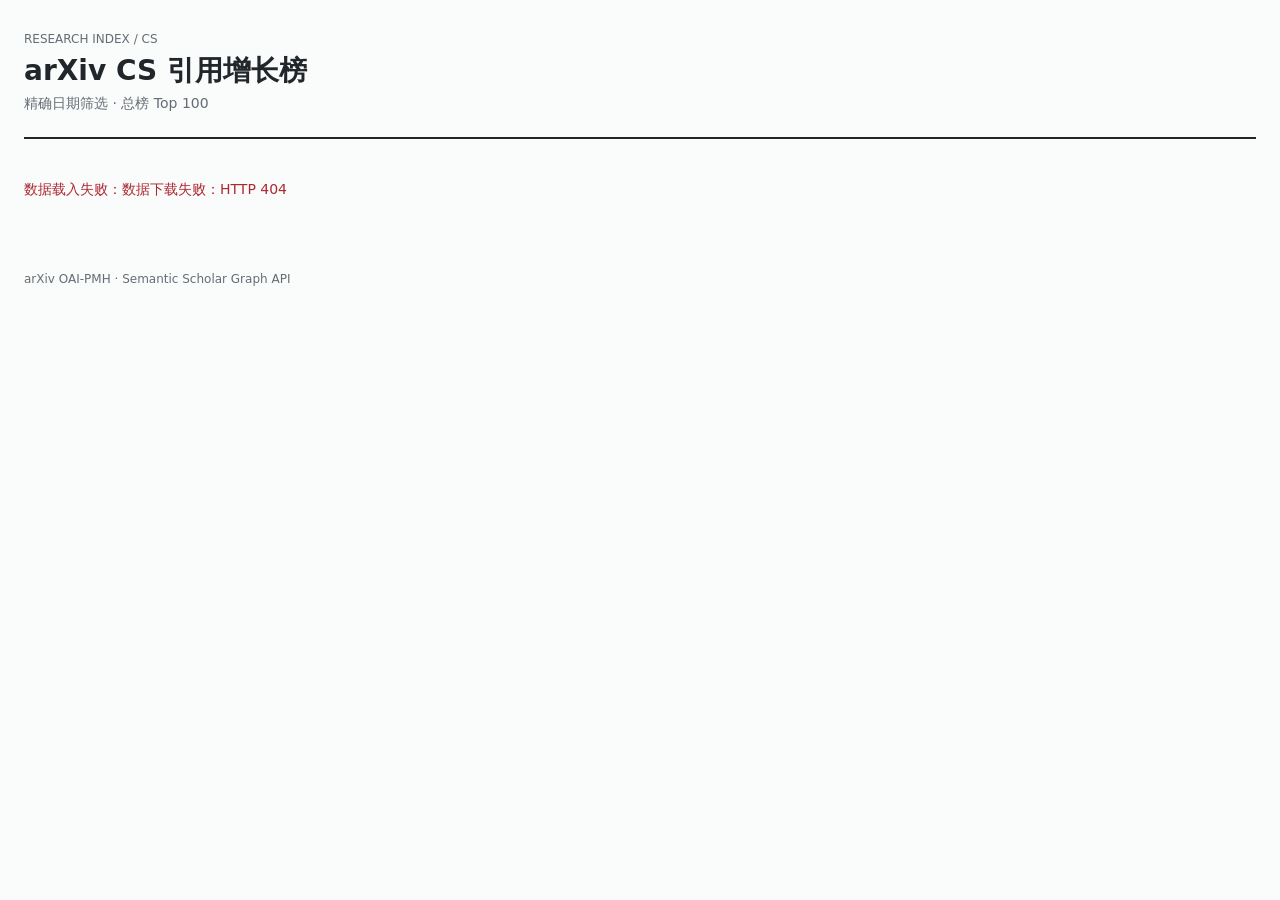
==== index.html @ 0dd22536 "Publish ranking app at Pages root" ====
<!doctype html>
<html lang="zh-CN">
<head>
<meta charset="utf-8"><meta name="viewport" content="width=device-width,initial-scale=1">
<title>arXiv CS 引用增长榜（精确日期）</title>
<style>
:root{color-scheme:light;--ink:#20262a;--muted:#656d74;--line:#dce2e4;--green:#087e75;--blue:#376da9}*{box-sizing:border-box;letter-spacing:0}body{margin:0;background:#fafbfb;color:var(--ink);font:14px/1.55 system-ui,-apple-system,"Segoe UI",sans-serif}main{max-width:1280px;margin:auto;padding:30px 24px 55px}header{border-bottom:2px solid var(--ink);padding-bottom:22px;display:flex;justify-content:space-between;align-items:flex-end;gap:24px}h1{font-size:28px;line-height:1.3;margin:4px 0}h2{font-size:19px;margin:0}p{margin:8px 0}.eyebrow,.muted,small{color:var(--muted)}.eyebrow{font-size:12px;text-transform:uppercase}.status{font-size:12px;text-align:right}#loading{padding:40px 0}#app[hidden]{display:none}.filters{display:grid;grid-template-columns:repeat(3,minmax(0,1fr));gap:20px;padding:24px 0;border-bottom:1px solid var(--line)}fieldset{border:0;padding:0;margin:0;min-width:0}legend{font-weight:650;margin-bottom:9px}.inputs{display:flex;gap:8px;align-items:center;flex-wrap:wrap}label{font-size:12px;color:var(--muted);display:flex;flex-direction:column;gap:4px;min-width:0;flex:1}input,button{font:inherit;color:var(--ink);background:white;border:1px solid #bfc9cd;border-radius:4px;padding:8px;min-height:38px;max-width:100%;width:100%}button{cursor:pointer;font-weight:600;width:auto}button:hover{background:#edf5f4;border-color:var(--green)}.metrics{display:grid;grid-template-columns:repeat(4,minmax(0,1fr));gap:20px;padding:20px 0;border-bottom:1px solid var(--line)}.metric strong{display:block;font-size:24px;font-variant-numeric:tabular-nums}.metric span{font-size:12px;color:var(--muted)}.toolbar{display:flex;justify-content:space-between;align-items:center;gap:15px;margin:20px 0}.error{color:#ad2932}.notice{color:#845b17;font-size:12px}.bucket{margin:28px 0 36px}.bucket-head{display:flex;align-items:baseline;justify-content:space-between;gap:15px;margin-bottom:10px}.table-wrap{overflow:auto}table{border-collapse:collapse;width:100%;table-layout:fixed}th,td{border-bottom:1px solid var(--line);padding:12px 8px;text-align:left;vertical-align:top}th{font-size:12px;color:var(--muted);background:#eef2f2}th:first-child,td:first-child{width:48px}.number{width:120px;text-align:right;font-variant-numeric:tabular-nums}.trend{width:180px}td a{font-weight:600;color:var(--ink);text-decoration:none;overflow-wrap:anywhere}td a:hover{color:var(--green);text-decoration:underline}.paper-meta{font-size:11px;color:var(--muted);margin-top:4px}.score{color:var(--green);font-weight:700}.spark{height:32px;display:flex;align-items:flex-end;gap:2px}.spark span{background:var(--blue);flex:1;min-width:1px;height:var(--height);max-width:22px}.spark span:last-child{background:var(--green)}.series-button{display:block;background:transparent;border:0;padding:3px 0;min-height:0;font-size:11px;font-weight:400;color:var(--muted);text-align:left;width:100%;border-radius:0}.series-button:hover{background:transparent;color:var(--green)}.empty{padding:35px 0;color:var(--muted)}details{border-top:1px solid var(--line);padding:16px 0}summary{cursor:pointer;font-weight:600}.coverage table{min-width:560px;table-layout:auto}.coverage th:first-child,.coverage td:first-child{width:auto}.coverage th,.coverage td{padding:7px}.method{max-width:950px;color:var(--muted);font-size:13px}.method code{background:#eaf0ef;padding:3px 6px;border-radius:3px}dialog{border:1px solid var(--line);border-radius:6px;width:min(900px,calc(100% - 28px));padding:22px;max-height:90vh}dialog::backdrop{background:#0006}.dialog-head{display:flex;align-items:flex-start;gap:15px;justify-content:space-between}.dialog-head h2{font-size:17px}canvas{display:block;width:100%;height:240px;margin:15px 0}.month-table{max-height:240px;overflow:auto}.month-table table{table-layout:auto}.month-table td:first-child,.month-table th:first-child{width:auto}footer{margin-top:30px;font-size:12px;color:var(--muted)}@media(max-width:760px){main{padding:20px 14px}header{align-items:flex-start;flex-direction:column;gap:6px}.status{text-align:left}h1{font-size:24px}.filters{grid-template-columns:1fr;gap:16px}.metrics{grid-template-columns:repeat(2,minmax(0,1fr))}.metric strong{font-size:21px}.toolbar{align-items:flex-start}.bucket-head{align-items:flex-start;flex-direction:column;gap:3px}table{min-width:740px}dialog table{min-width:480px}}
</style></head>
<body><main><header><div><div class="eyebrow">Research index / CS</div><h1>arXiv CS 引用增长榜</h1><div class="muted">精确日期筛选 · 总榜 Top 100</div></div><div class="status" id="snapshot"></div></header>
<div id="loading" role="status">正在载入论文数据…</div><div id="app" hidden><section class="filters">
<fieldset><legend>论文发表时间窗（v1）</legend><div class="inputs"><label>起始日期<input type="date" id="paper-start"></label><label>结束日期<input type="date" id="paper-end"></label></div></fieldset>
<fieldset><legend>被引用时间窗（引用方 v1）</legend><div class="inputs"><label>起始日期<input type="date" id="citation-start"></label><label>结束日期<input type="date" id="citation-end"></label></div><p class="notice" id="partial"></p></fieldset>
<fieldset><legend>排名口径</legend><p>在所选发表时间窗内，将全部论文一起排名，显示前 100 篇。</p><p class="muted">每日新增引用 ÷ 当日 CS 投稿量 × 1,000，再对所选日期求和。</p></fieldset></section>
<div id="error" class="error" role="alert"></div><section class="metrics"><div class="metric"><strong id="eligible">—</strong><span>发表窗口内 CS 论文</span></div><div class="metric"><strong id="sources">—</strong><span>引用窗口内 CS 投稿</span></div><div class="metric"><strong id="matched">—</strong><span>有效 S2 响应</span></div><div class="metric"><strong id="citations">—</strong><span>窗口内新增引用边</span></div></section>
<div class="toolbar"><div><strong id="result-label"></strong><div class="muted" id="result-subtitle"></div></div><button id="download" type="button">导出榜单 JSON</button></div><div id="rankings"></div>
<details class="coverage"><summary>月份数据覆盖</summary><div class="table-wrap"><table><thead><tr><th>月份</th><th>CS 投稿</th><th>有效响应</th><th>S2 未找到</th><th>ID 不一致</th><th>空参考文献</th></tr></thead><tbody id="coverage"></tbody></table></div></details>
<details><summary>统计口径与数据限制</summary><div class="method"><p>只统计 arXiv CS → arXiv CS 的引用，ID 去除版本号。source 与 target 均按 arXiv OAI-PMH 的 v1 提交日期筛选。目标限定在本文件收集的五年范围内。</p><p>引用日期使用引用方的 v1 提交日期；每个 source→target 只计一次。归一化分数 = <code>Σ(日新增引用 / 当日全部 CS 投稿 × 1000)</code>。</p><p>S2 未找到、空参考文献、ID 不一致和 919 个反复 429 的 source 会造成低估；日期范围的最后一天可能属于未完整采集日。</p></div></details></div><footer>arXiv OAI-PMH · Semantic Scholar Graph API</footer></main>
<dialog id="detail"><div class="dialog-head"><div><h2 id="detail-title"></h2><div class="muted" id="detail-id"></div></div><button type="button" id="close-detail" aria-label="关闭">关闭</button></div><canvas id="chart"></canvas><div class="month-table"><table><thead><tr><th>日期</th><th>新增引用</th><th>CS 投稿量</th><th>归一化引用</th></tr></thead><tbody id="detail-days"></tbody></table></div></dialog>
<script src="./app.js"></script></body></html>
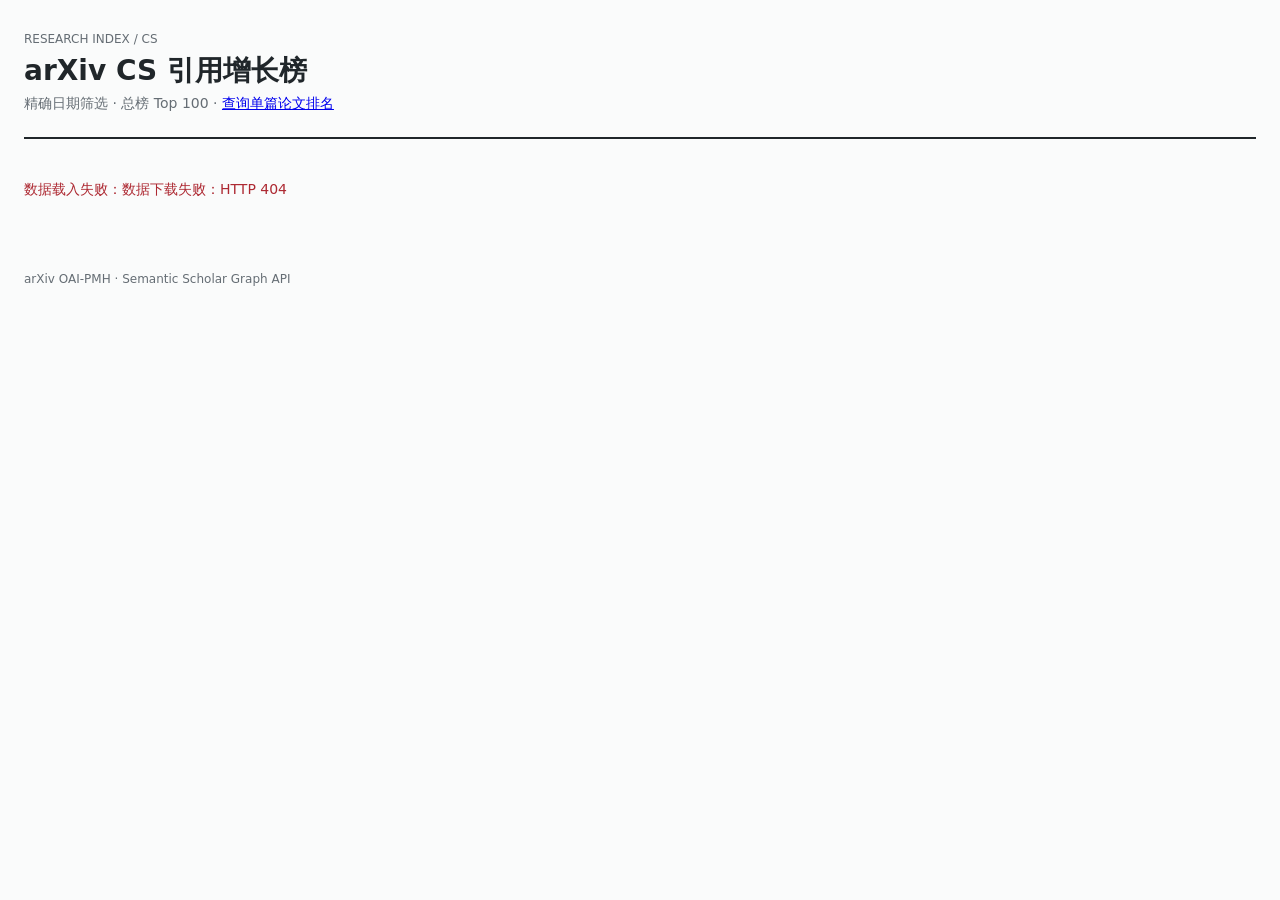
==== commit 102ef0dd: "Add entry link for paper ranking query" ====
--- a/index.html
+++ b/index.html
@@ -4,16 +4,16 @@
 <meta charset="utf-8"><meta name="viewport" content="width=device-width,initial-scale=1">
 <title>arXiv CS 引用增长榜（精确日期）</title>
 <style>
-:root{color-scheme:light;--ink:#20262a;--muted:#656d74;--line:#dce2e4;--green:#087e75;--blue:#376da9}*{box-sizing:border-box;letter-spacing:0}body{margin:0;background:#fafbfb;color:var(--ink);font:14px/1.55 system-ui,-apple-system,"Segoe UI",sans-serif}main{max-width:1280px;margin:auto;padding:30px 24px 55px}header{border-bottom:2px solid var(--ink);padding-bottom:22px;display:flex;justify-content:space-between;align-items:flex-end;gap:24px}h1{font-size:28px;line-height:1.3;margin:4px 0}h2{font-size:19px;margin:0}p{margin:8px 0}.eyebrow,.muted,small{color:var(--muted)}.eyebrow{font-size:12px;text-transform:uppercase}.status{font-size:12px;text-align:right}#loading{padding:40px 0}#app[hidden]{display:none}.filters{display:grid;grid-template-columns:repeat(3,minmax(0,1fr));gap:20px;padding:24px 0;border-bottom:1px solid var(--line)}fieldset{border:0;padding:0;margin:0;min-width:0}legend{font-weight:650;margin-bottom:9px}.inputs{display:flex;gap:8px;align-items:center;flex-wrap:wrap}label{font-size:12px;color:var(--muted);display:flex;flex-direction:column;gap:4px;min-width:0;flex:1}input,button{font:inherit;color:var(--ink);background:white;border:1px solid #bfc9cd;border-radius:4px;padding:8px;min-height:38px;max-width:100%;width:100%}button{cursor:pointer;font-weight:600;width:auto}button:hover{background:#edf5f4;border-color:var(--green)}.metrics{display:grid;grid-template-columns:repeat(4,minmax(0,1fr));gap:20px;padding:20px 0;border-bottom:1px solid var(--line)}.metric strong{display:block;font-size:24px;font-variant-numeric:tabular-nums}.metric span{font-size:12px;color:var(--muted)}.toolbar{display:flex;justify-content:space-between;align-items:center;gap:15px;margin:20px 0}.error{color:#ad2932}.notice{color:#845b17;font-size:12px}.bucket{margin:28px 0 36px}.bucket-head{display:flex;align-items:baseline;justify-content:space-between;gap:15px;margin-bottom:10px}.table-wrap{overflow:auto}table{border-collapse:collapse;width:100%;table-layout:fixed}th,td{border-bottom:1px solid var(--line);padding:12px 8px;text-align:left;vertical-align:top}th{font-size:12px;color:var(--muted);background:#eef2f2}th:first-child,td:first-child{width:48px}.number{width:120px;text-align:right;font-variant-numeric:tabular-nums}.trend{width:180px}td a{font-weight:600;color:var(--ink);text-decoration:none;overflow-wrap:anywhere}td a:hover{color:var(--green);text-decoration:underline}.paper-meta{font-size:11px;color:var(--muted);margin-top:4px}.score{color:var(--green);font-weight:700}.spark{height:32px;display:flex;align-items:flex-end;gap:2px}.spark span{background:var(--blue);flex:1;min-width:1px;height:var(--height);max-width:22px}.spark span:last-child{background:var(--green)}.series-button{display:block;background:transparent;border:0;padding:3px 0;min-height:0;font-size:11px;font-weight:400;color:var(--muted);text-align:left;width:100%;border-radius:0}.series-button:hover{background:transparent;color:var(--green)}.empty{padding:35px 0;color:var(--muted)}details{border-top:1px solid var(--line);padding:16px 0}summary{cursor:pointer;font-weight:600}.coverage table{min-width:560px;table-layout:auto}.coverage th:first-child,.coverage td:first-child{width:auto}.coverage th,.coverage td{padding:7px}.method{max-width:950px;color:var(--muted);font-size:13px}.method code{background:#eaf0ef;padding:3px 6px;border-radius:3px}dialog{border:1px solid var(--line);border-radius:6px;width:min(900px,calc(100% - 28px));padding:22px;max-height:90vh}dialog::backdrop{background:#0006}.dialog-head{display:flex;align-items:flex-start;gap:15px;justify-content:space-between}.dialog-head h2{font-size:17px}canvas{display:block;width:100%;height:240px;margin:15px 0}.month-table{max-height:240px;overflow:auto}.month-table table{table-layout:auto}.month-table td:first-child,.month-table th:first-child{width:auto}footer{margin-top:30px;font-size:12px;color:var(--muted)}@media(max-width:760px){main{padding:20px 14px}header{align-items:flex-start;flex-direction:column;gap:6px}.status{text-align:left}h1{font-size:24px}.filters{grid-template-columns:1fr;gap:16px}.metrics{grid-template-columns:repeat(2,minmax(0,1fr))}.metric strong{font-size:21px}.toolbar{align-items:flex-start}.bucket-head{align-items:flex-start;flex-direction:column;gap:3px}table{min-width:740px}dialog table{min-width:480px}}
+:root{color-scheme:light;--ink:#20262a;--muted:#656d74;--line:#dce2e4;--green:#087e75;--blue:#376da9}*{box-sizing:border-box;letter-spacing:0}body{margin:0;background:#fafbfb;color:var(--ink);font:14px/1.55 system-ui,-apple-system,"Segoe UI",sans-serif}main{max-width:1280px;margin:auto;padding:30px 24px 55px}header{border-bottom:2px solid var(--ink);padding-bottom:22px;display:flex;justify-content:space-between;align-items:flex-end;gap:24px}h1{font-size:28px;line-height:1.3;margin:4px 0}h2{font-size:19px;margin:0}p{margin:8px 0}.eyebrow,.muted,small{color:var(--muted)}.eyebrow{font-size:12px;text-transform:uppercase}.status{font-size:12px;text-align:right}#loading{padding:40px 0}#app[hidden]{display:none}.filters{display:grid;grid-template-columns:repeat(3,minmax(0,1fr));gap:20px;padding:24px 0;border-bottom:1px solid var(--line)}fieldset{border:0;padding:0;margin:0;min-width:0}legend{font-weight:650;margin-bottom:9px}.quick{display:flex;gap:5px;flex-wrap:wrap;margin-top:7px}.quick button{font-size:11px;padding:4px 7px;min-height:30px}.quick button.active{background:#087e75;color:white;border-color:#087e75}.search-label{display:block;max-width:520px;margin-bottom:8px}.inputs{display:flex;gap:8px;align-items:center;flex-wrap:wrap}label{font-size:12px;color:var(--muted);display:flex;flex-direction:column;gap:4px;min-width:0;flex:1}input,button{font:inherit;color:var(--ink);background:white;border:1px solid #bfc9cd;border-radius:4px;padding:8px;min-height:38px;max-width:100%;width:100%}button{cursor:pointer;font-weight:600;width:auto}button:hover{background:#edf5f4;border-color:var(--green)}.metrics{display:grid;grid-template-columns:repeat(4,minmax(0,1fr));gap:20px;padding:20px 0;border-bottom:1px solid var(--line)}.metric strong{display:block;font-size:24px;font-variant-numeric:tabular-nums}.metric span{font-size:12px;color:var(--muted)}.toolbar{display:flex;justify-content:space-between;align-items:center;gap:15px;margin:20px 0}.error{color:#ad2932}.notice{color:#845b17;font-size:12px}.bucket{margin:28px 0 36px}.bucket-head{display:flex;align-items:baseline;justify-content:space-between;gap:15px;margin-bottom:10px}.table-wrap{overflow:auto}table{border-collapse:collapse;width:100%;table-layout:fixed}th,td{border-bottom:1px solid var(--line);padding:12px 8px;text-align:left;vertical-align:top}th{font-size:12px;color:var(--muted);background:#eef2f2}th:first-child,td:first-child{width:48px}.number{width:120px;text-align:right;font-variant-numeric:tabular-nums}.trend{width:180px}td a{font-weight:600;color:var(--ink);text-decoration:none;overflow-wrap:anywhere}td a:hover{color:var(--green);text-decoration:underline}.paper-meta{font-size:11px;color:var(--muted);margin-top:4px}.score{color:var(--green);font-weight:700}.spark{height:32px;display:flex;align-items:flex-end;gap:2px}.spark span{background:var(--blue);flex:1;min-width:1px;height:var(--height);max-width:22px}.spark span:last-child{background:var(--green)}.series-button{display:block;background:transparent;border:0;padding:3px 0;min-height:0;font-size:11px;font-weight:400;color:var(--muted);text-align:left;width:100%;border-radius:0}.series-button:hover{background:transparent;color:var(--green)}.empty{padding:35px 0;color:var(--muted)}details{border-top:1px solid var(--line);padding:16px 0}summary{cursor:pointer;font-weight:600}.coverage table{min-width:560px;table-layout:auto}.coverage th:first-child,.coverage td:first-child{width:auto}.coverage th,.coverage td{padding:7px}.method{max-width:950px;color:var(--muted);font-size:13px}.method code{background:#eaf0ef;padding:3px 6px;border-radius:3px}dialog{border:1px solid var(--line);border-radius:6px;width:min(900px,calc(100% - 28px));padding:22px;max-height:90vh}dialog::backdrop{background:#0006}.dialog-head{display:flex;align-items:flex-start;gap:15px;justify-content:space-between}.dialog-head h2{font-size:17px}canvas{display:block;width:100%;height:240px;margin:15px 0}.month-table{max-height:240px;overflow:auto}.month-table table{table-layout:auto}.month-table td:first-child,.month-table th:first-child{width:auto}footer{margin-top:30px;font-size:12px;color:var(--muted)}@media(max-width:760px){main{max-width:none;margin:0;padding:14px 10px 36px}header{align-items:flex-start;flex-direction:column;gap:8px;padding-bottom:14px}header h1{font-size:22px}.status{text-align:left;font-size:11px}.filters{display:block;padding:16px 0}.filters fieldset{padding:0 0 16px;margin:0 0 16px;border-bottom:1px solid var(--line)}.inputs{display:grid;grid-template-columns:1fr 1fr;gap:7px}.quick{gap:5px}.quick button{flex:1;min-width:0;padding:6px 3px;font-size:11px}.metrics{grid-template-columns:1fr 1fr;gap:10px;padding:14px 0}.metric{min-width:0}.metric strong{font-size:19px}.toolbar{display:block;margin:14px 0}.search-label{max-width:none;margin-bottom:12px}.toolbar>button{width:100%}.bucket{margin:16px 0}.bucket-head{display:block;margin-bottom:8px}.bucket-head h2{font-size:17px}.table-wrap{overflow:visible}table,table tbody,table tr,table td{display:block;width:100%}table{table-layout:auto}table thead{display:none}table tr{margin:10px 0;padding:12px;border:1px solid var(--line);border-radius:8px;background:#fff;box-shadow:0 1px 2px #0000000a}table td{border:0!important;padding:5px 0;width:100%;white-space:normal!important;text-align:left!important}.bucket table td:first-child{display:none}.bucket table td:nth-child(2){padding:0 0 9px;margin-bottom:5px;border-bottom:1px solid var(--line)!important}.bucket table td:nth-child(2) a{display:block;font-size:14px;line-height:1.45}.bucket table td:nth-child(3)::before{content:"新增引用  ";color:var(--muted);font-size:12px}.bucket table td:nth-child(4)::before{content:"归一化分数  ";color:var(--muted);font-size:12px}.bucket table td:nth-child(5)::before{content:"引用趋势";display:block;color:var(--muted);font-size:12px;margin-bottom:3px}.spark{height:30px;width:100%;gap:1px}.spark span{max-width:none}.coverage .table-wrap{overflow:auto}.coverage table{display:table;min-width:560px}.coverage table tbody,.coverage table tr,.coverage table td{display:table-row-group}.coverage table tr{display:table-row;border:0;padding:0}.coverage table td,.coverage table th{display:table-cell;padding:7px;border-bottom:1px solid var(--line)}dialog{width:calc(100% - 20px);padding:14px}.month-table{overflow:auto}.month-table table{display:table;min-width:480px}.month-table table thead{display:table-header-group}.month-table table tbody{display:table-row-group}.month-table table tr{display:table-row;border:0;padding:0}.month-table table td,.month-table table th{display:table-cell}footer{margin-top:20px}}
 </style></head>
-<body><main><header><div><div class="eyebrow">Research index / CS</div><h1>arXiv CS 引用增长榜</h1><div class="muted">精确日期筛选 · 总榜 Top 100</div></div><div class="status" id="snapshot"></div></header>
+<body><main><header><div><div class="eyebrow">Research index / CS</div><h1>arXiv CS 引用增长榜</h1><div class="muted">精确日期筛选 · 总榜 Top 100 · <a href="./paper.html">查询单篇论文排名</a></div></div><div class="status" id="snapshot"></div></header>
 <div id="loading" role="status">正在载入论文数据…</div><div id="app" hidden><section class="filters">
-<fieldset><legend>论文发表时间窗（v1）</legend><div class="inputs"><label>起始日期<input type="date" id="paper-start"></label><label>结束日期<input type="date" id="paper-end"></label></div></fieldset>
-<fieldset><legend>被引用时间窗（引用方 v1）</legend><div class="inputs"><label>起始日期<input type="date" id="citation-start"></label><label>结束日期<input type="date" id="citation-end"></label></div><p class="notice" id="partial"></p></fieldset>
+<fieldset><legend>论文发表时间窗（v1）</legend><div class="inputs"><label>起始日期<input type="date" id="paper-start"></label><label>结束日期<input type="date" id="paper-end"></label></div><div class="quick" id="paper-quick"><button type="button" data-days="90">最近三个月</button><button type="button" data-days="180">最近半年</button><button type="button" data-days="365">最近一年</button></div></fieldset>
+<fieldset><legend>被引用时间窗（引用方 v1）</legend><div class="inputs"><label>起始日期<input type="date" id="citation-start"></label><label>结束日期<input type="date" id="citation-end"></label></div><div class="quick" id="citation-quick"><button type="button" data-days="7">最近 7 天</button><button type="button" data-days="30">最近 30 天</button><button type="button" data-days="90">最近 90 天</button><button type="button" data-days="180">最近半年</button></div><p class="notice" id="partial"></p></fieldset>
 <fieldset><legend>排名口径</legend><p>在所选发表时间窗内，将全部论文一起排名，显示前 100 篇。</p><p class="muted">每日新增引用 ÷ 当日 CS 投稿量 × 1,000，再对所选日期求和。</p></fieldset></section>
 <div id="error" class="error" role="alert"></div><section class="metrics"><div class="metric"><strong id="eligible">—</strong><span>发表窗口内 CS 论文</span></div><div class="metric"><strong id="sources">—</strong><span>引用窗口内 CS 投稿</span></div><div class="metric"><strong id="matched">—</strong><span>有效 S2 响应</span></div><div class="metric"><strong id="citations">—</strong><span>窗口内新增引用边</span></div></section>
-<div class="toolbar"><div><strong id="result-label"></strong><div class="muted" id="result-subtitle"></div></div><button id="download" type="button">导出榜单 JSON</button></div><div id="rankings"></div>
+<div class="toolbar"><div><label class="search-label">搜索论文<input type="search" id="paper-search" placeholder="输入标题、摘要关键词或 arXiv ID"></label><strong id="result-label"></strong><div class="muted" id="result-subtitle"></div></div><button id="download" type="button">导出榜单 JSON</button></div><div id="rankings"></div>
 <details class="coverage"><summary>月份数据覆盖</summary><div class="table-wrap"><table><thead><tr><th>月份</th><th>CS 投稿</th><th>有效响应</th><th>S2 未找到</th><th>ID 不一致</th><th>空参考文献</th></tr></thead><tbody id="coverage"></tbody></table></div></details>
 <details><summary>统计口径与数据限制</summary><div class="method"><p>只统计 arXiv CS → arXiv CS 的引用，ID 去除版本号。source 与 target 均按 arXiv OAI-PMH 的 v1 提交日期筛选。目标限定在本文件收集的五年范围内。</p><p>引用日期使用引用方的 v1 提交日期；每个 source→target 只计一次。归一化分数 = <code>Σ(日新增引用 / 当日全部 CS 投稿 × 1000)</code>。</p><p>S2 未找到、空参考文献、ID 不一致和 919 个反复 429 的 source 会造成低估；日期范围的最后一天可能属于未完整采集日。</p></div></details></div><footer>arXiv OAI-PMH · Semantic Scholar Graph API</footer></main>
 <dialog id="detail"><div class="dialog-head"><div><h2 id="detail-title"></h2><div class="muted" id="detail-id"></div></div><button type="button" id="close-detail" aria-label="关闭">关闭</button></div><canvas id="chart"></canvas><div class="month-table"><table><thead><tr><th>日期</th><th>新增引用</th><th>CS 投稿量</th><th>归一化引用</th></tr></thead><tbody id="detail-days"></tbody></table></div></dialog>
-<script src="./app.js"></script></body></html>
+<script src="./app.js?v=3"></script></body></html>
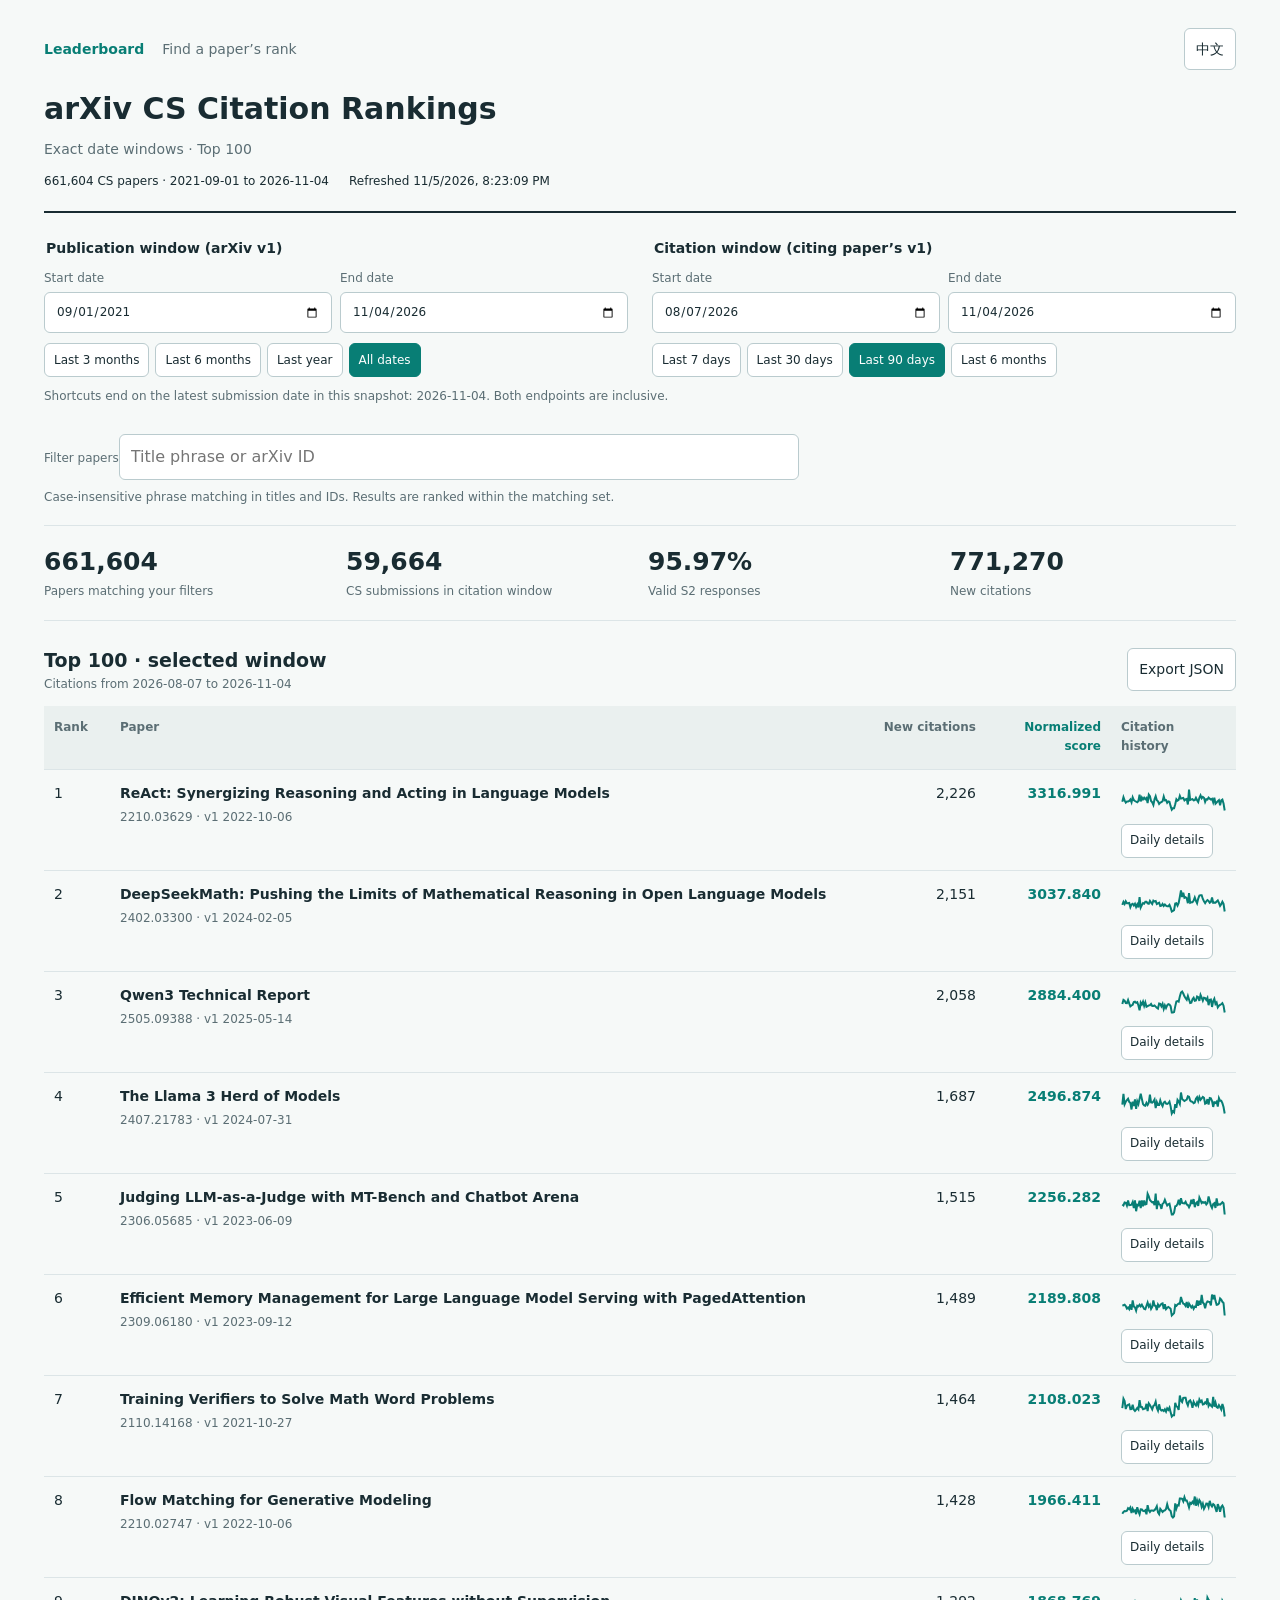
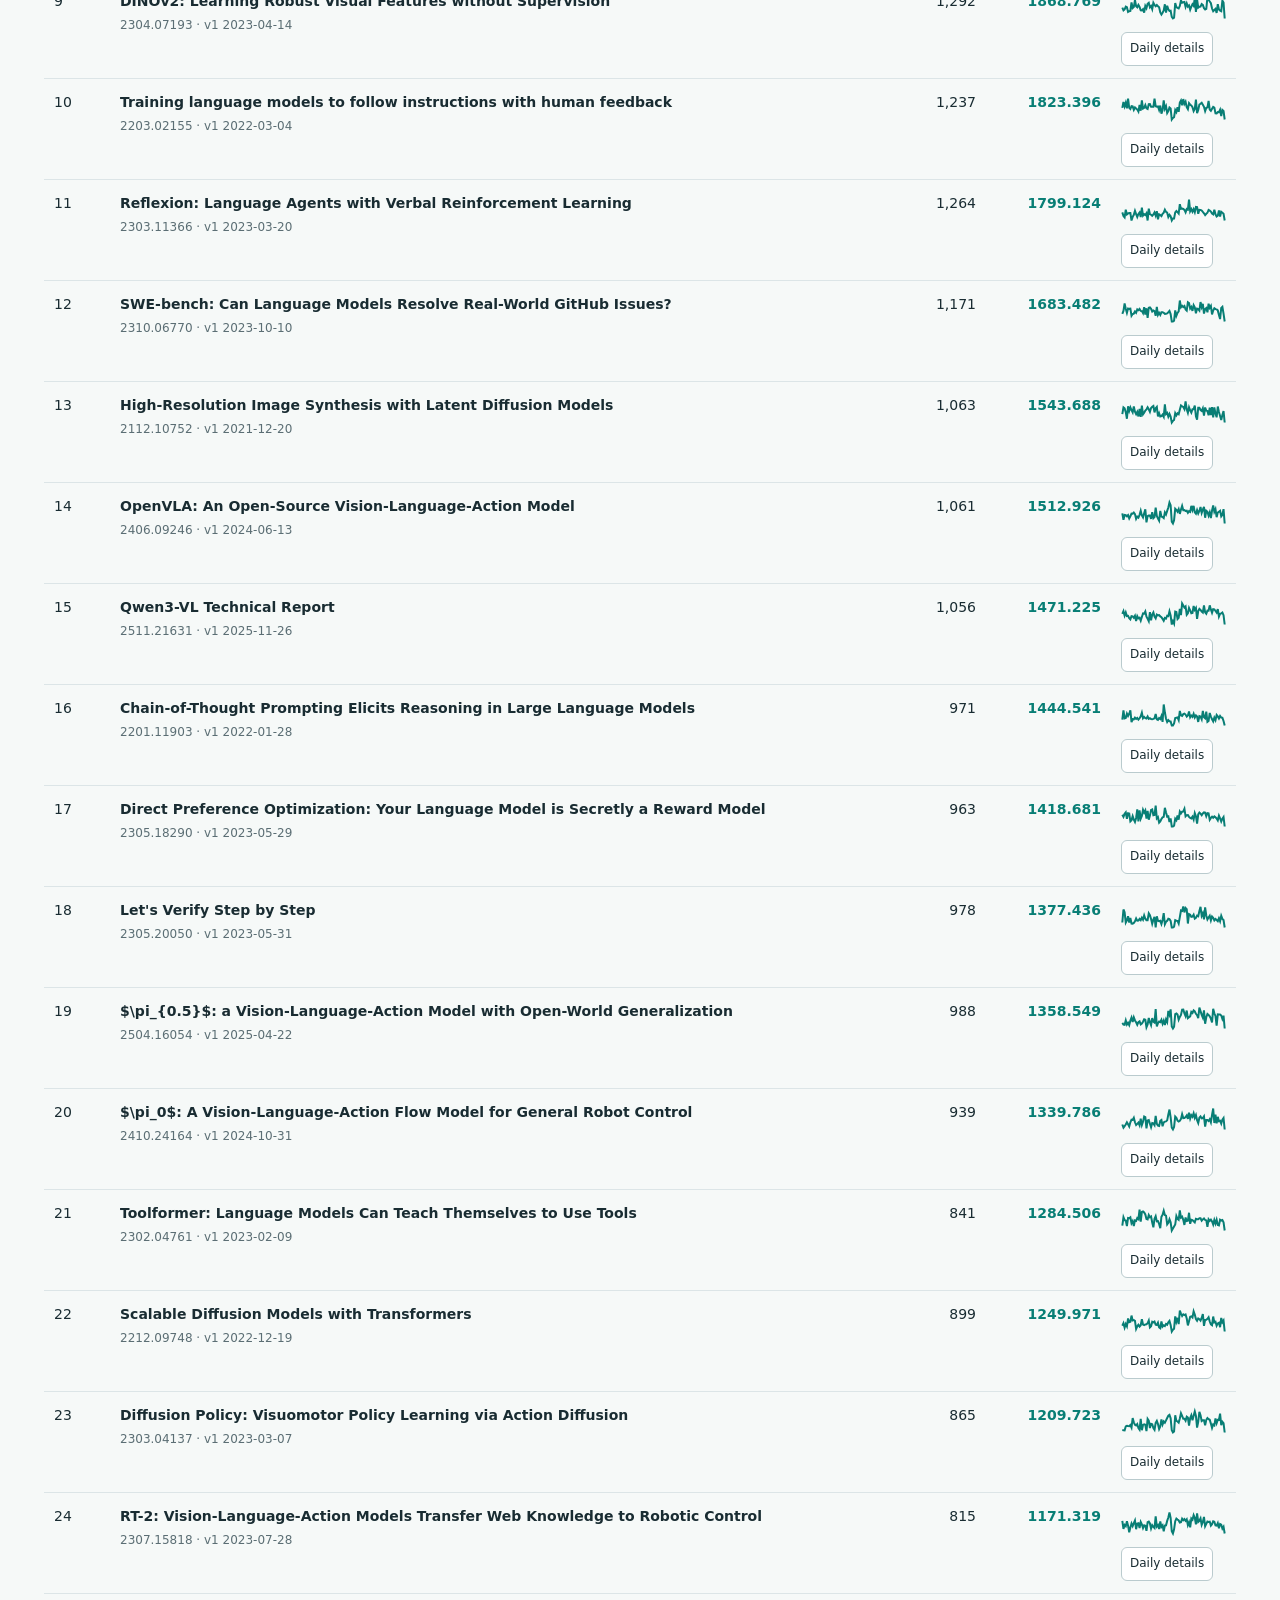
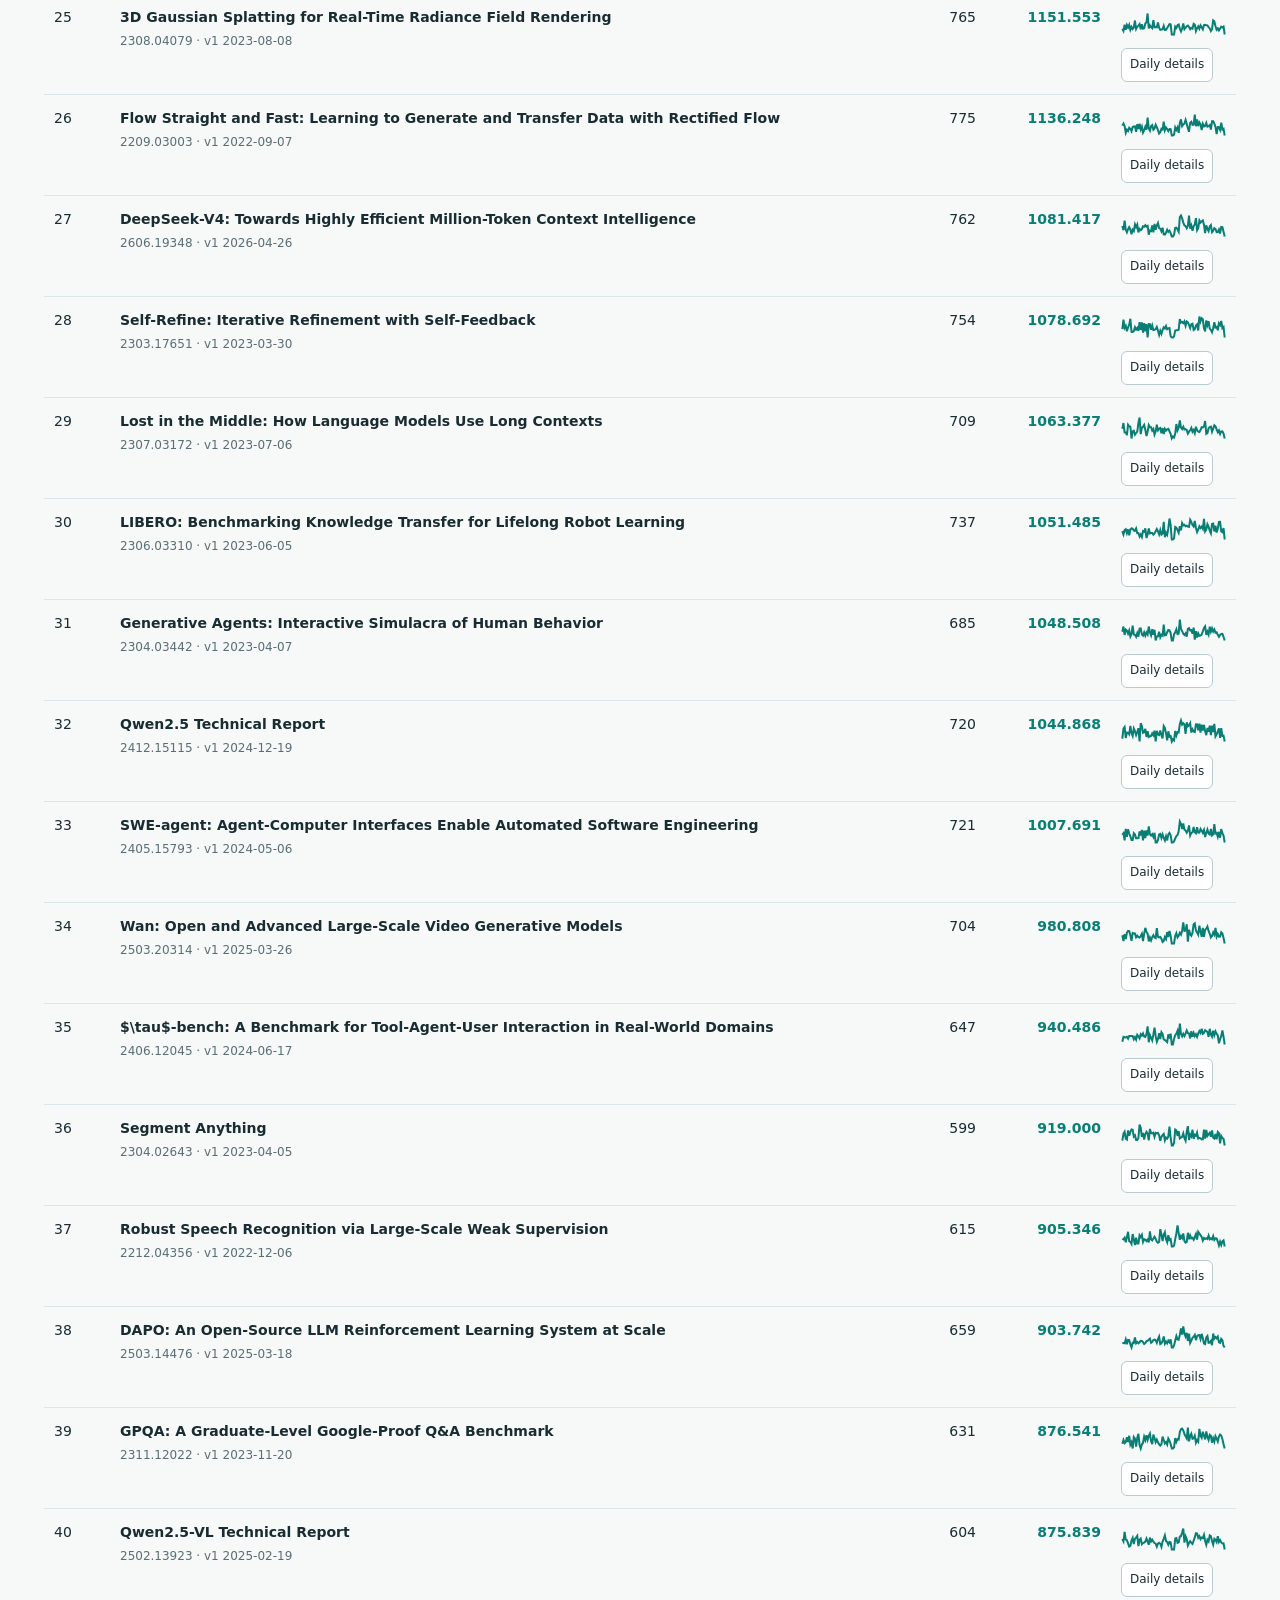
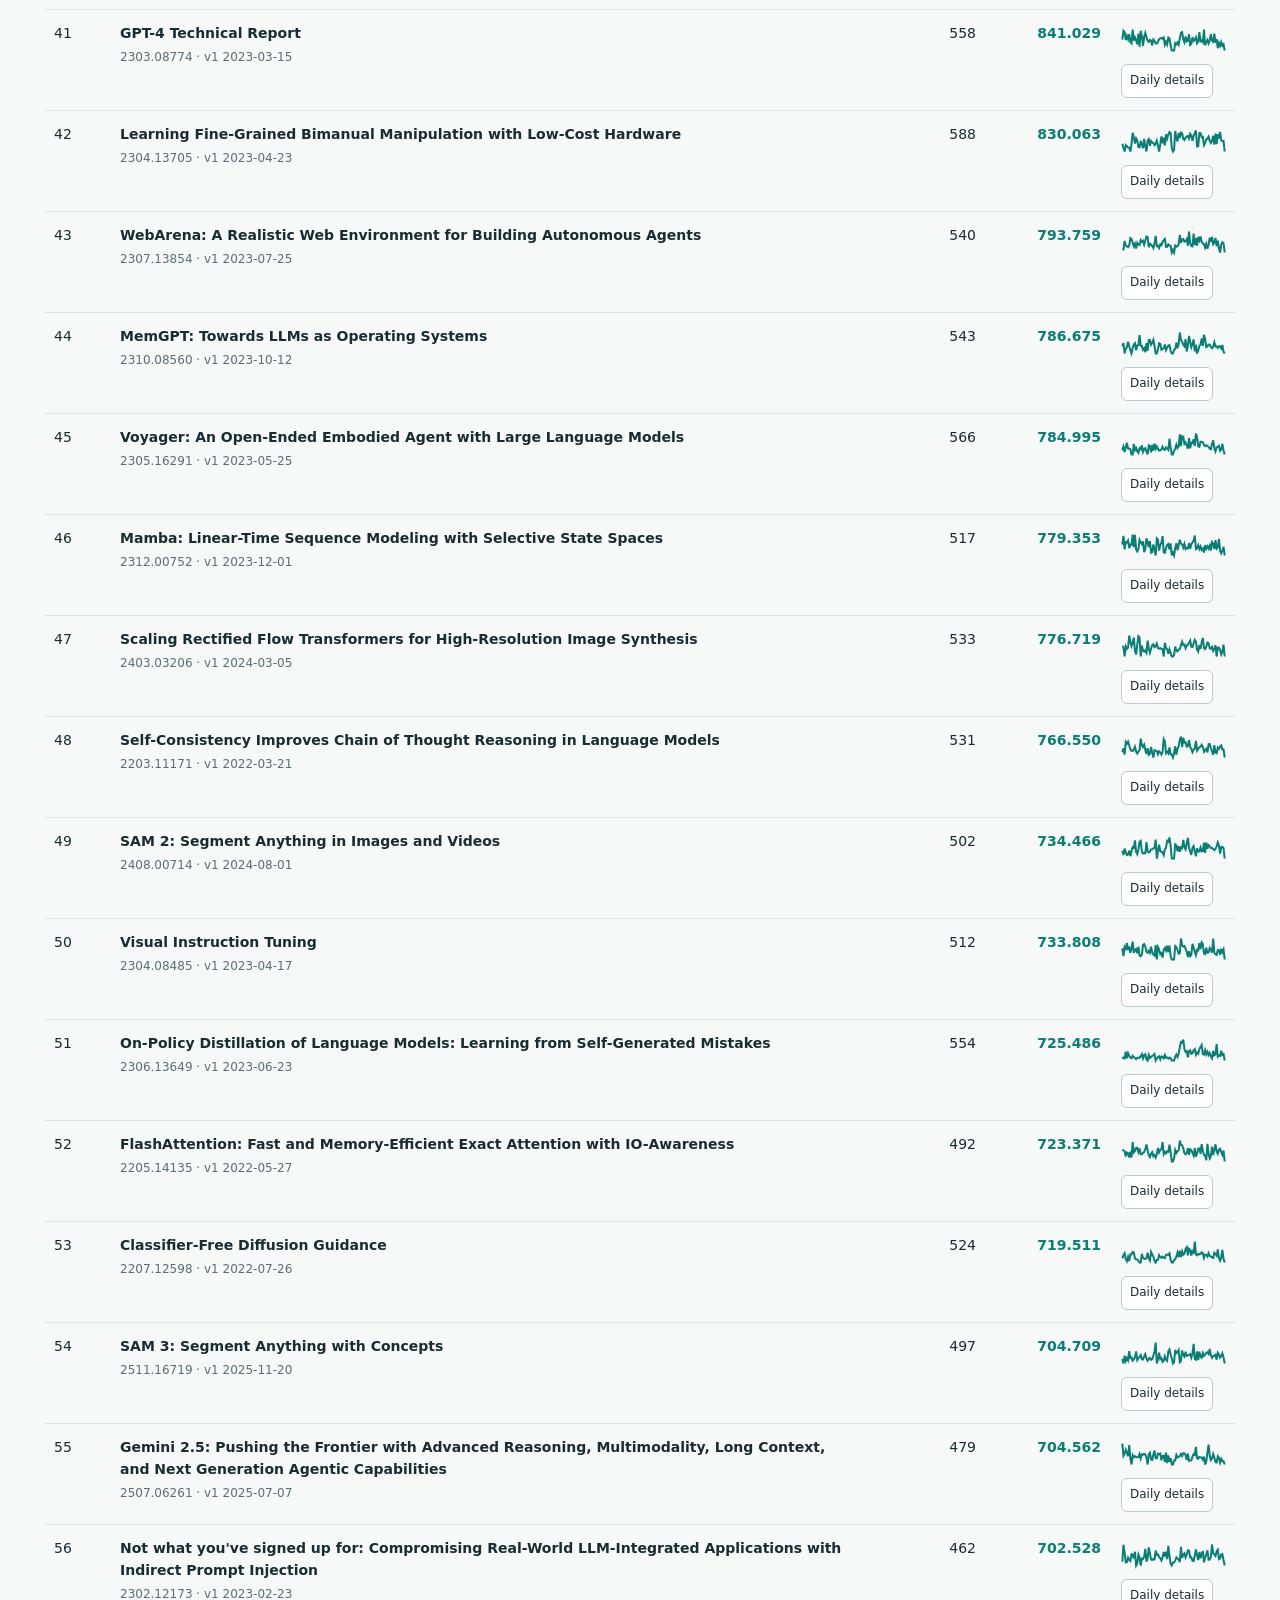
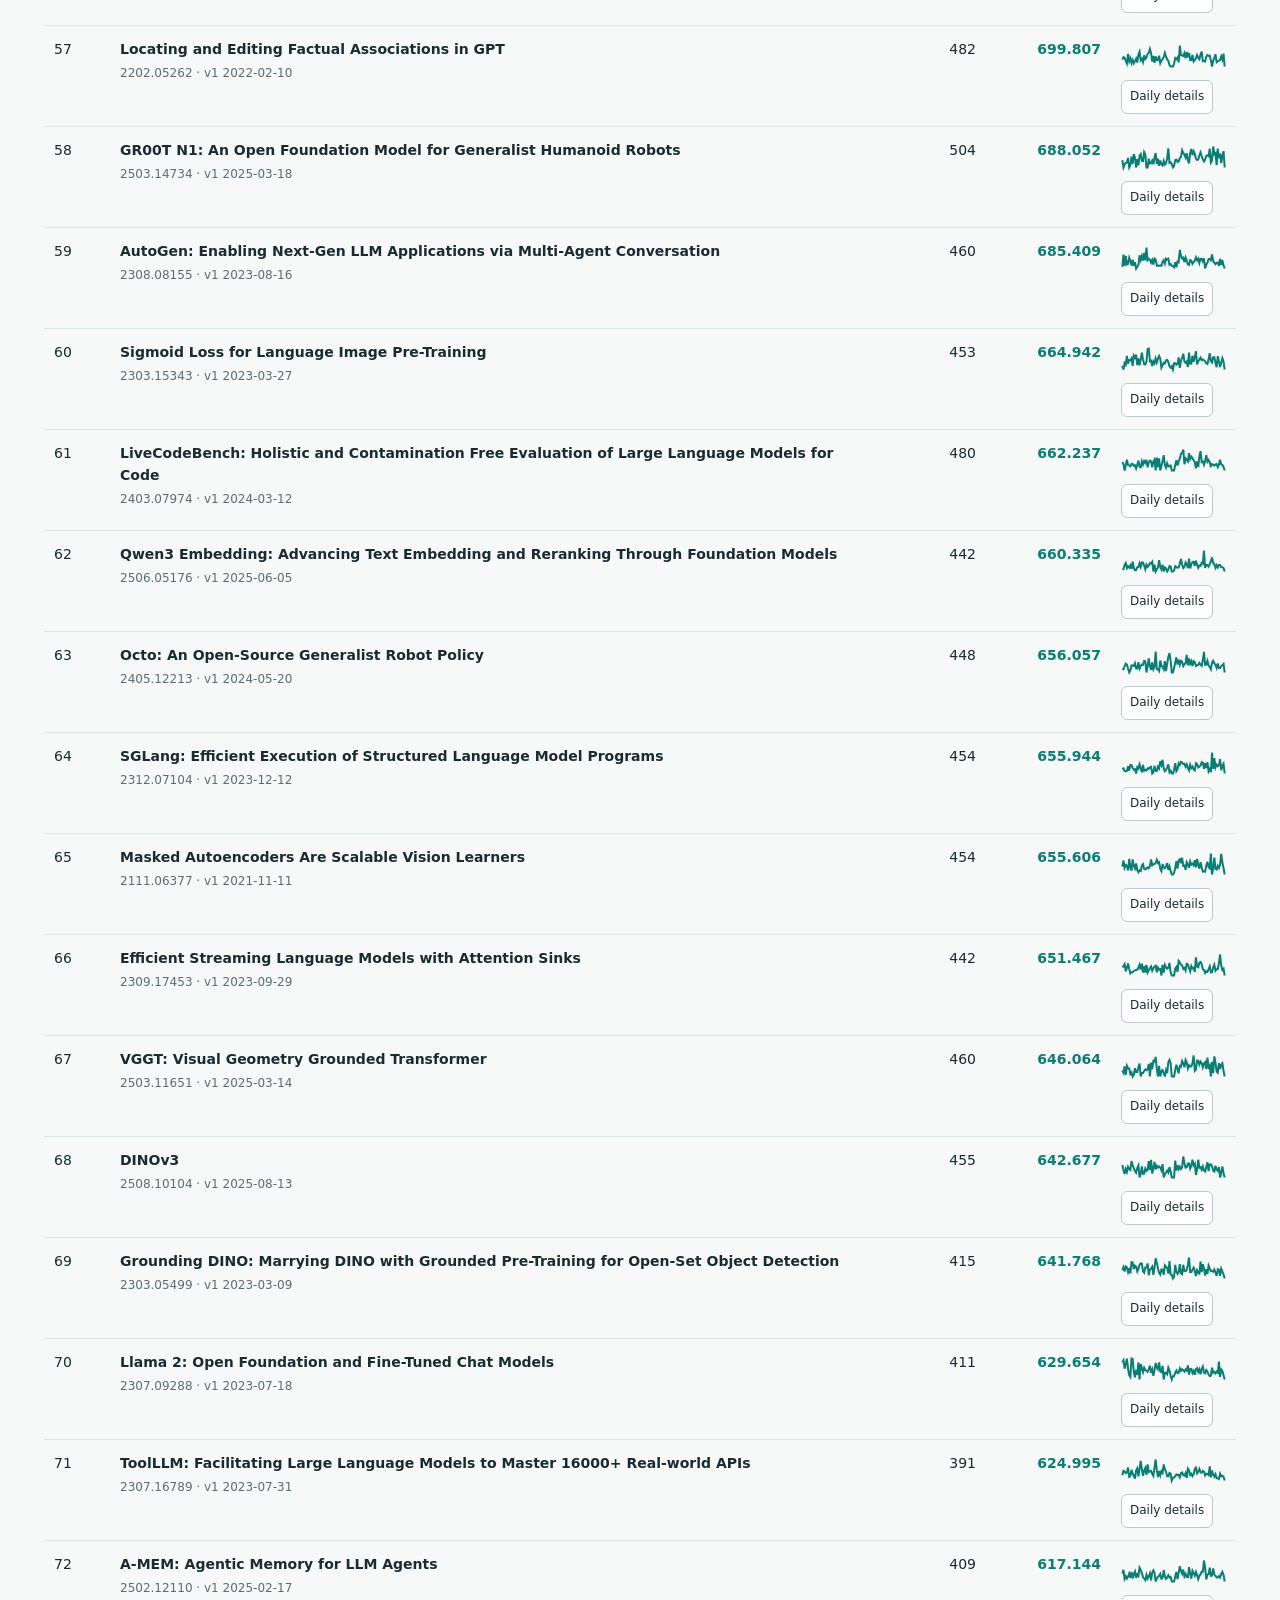
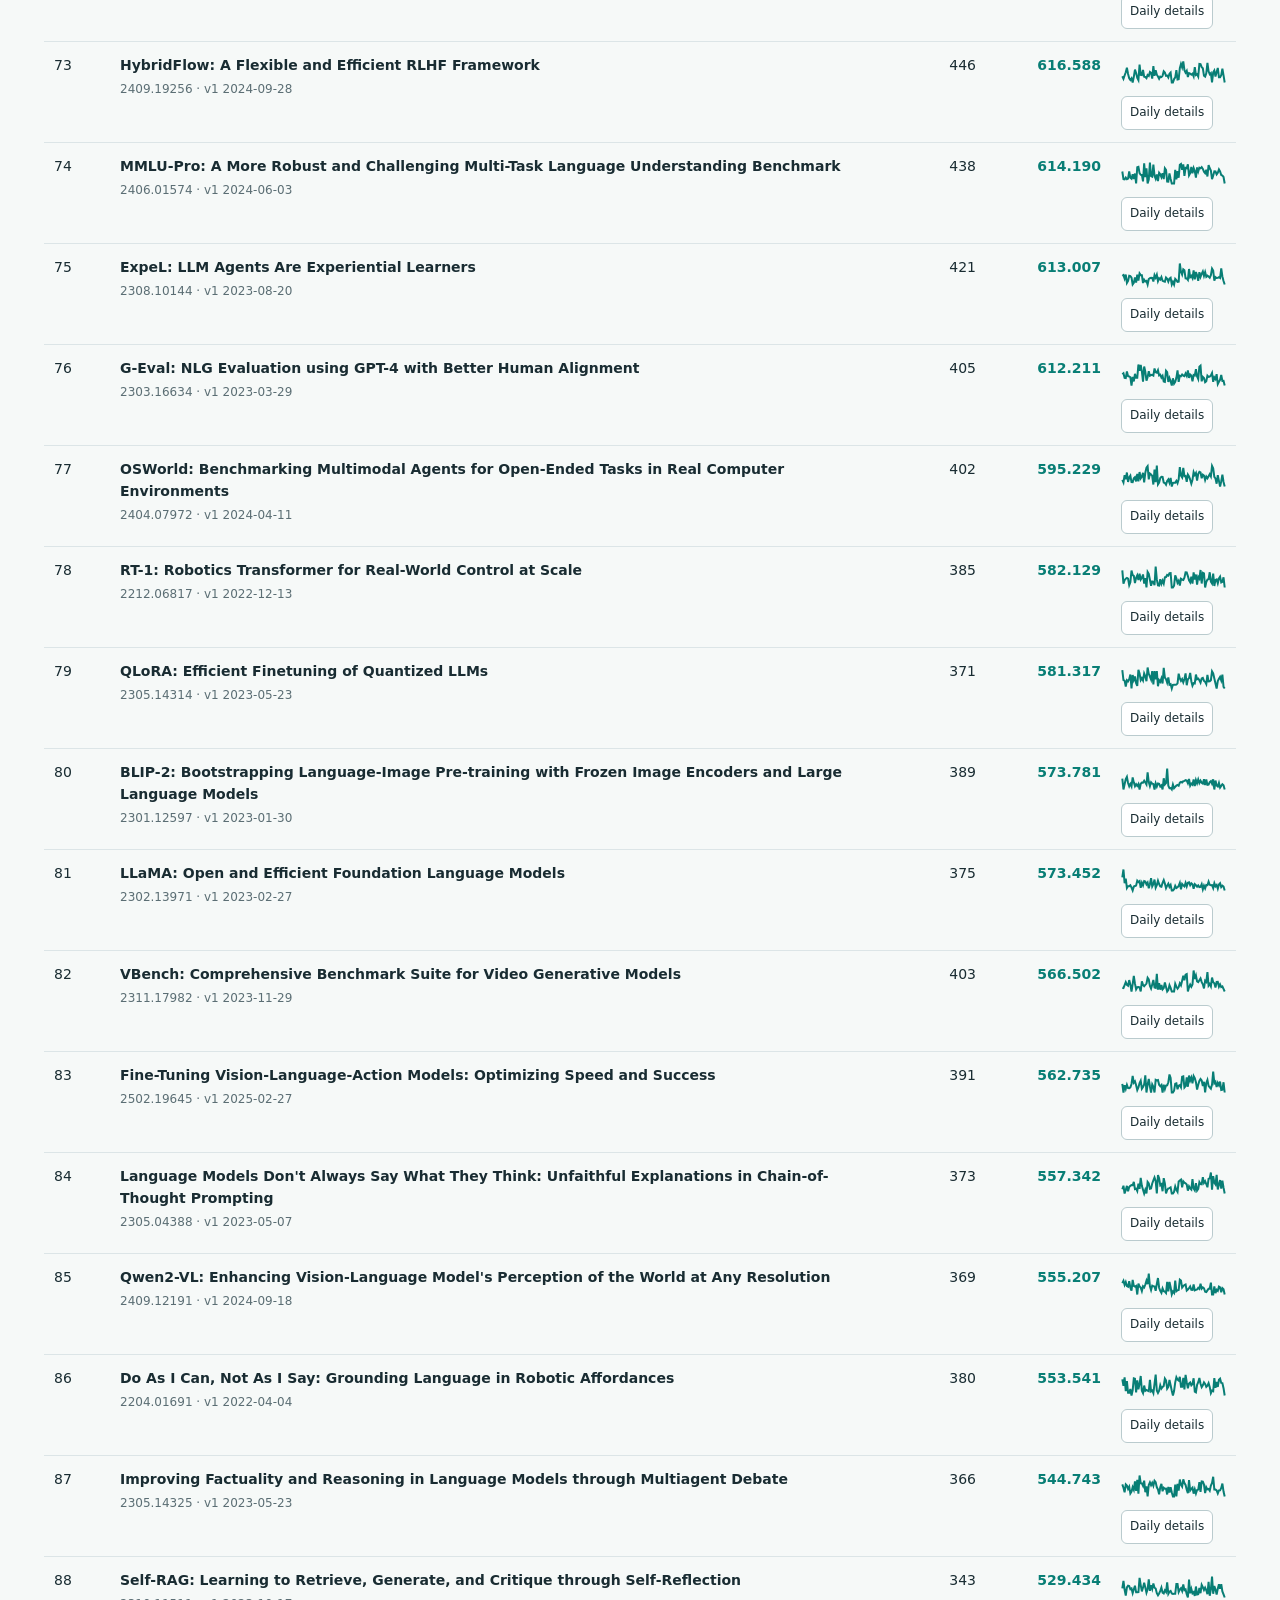
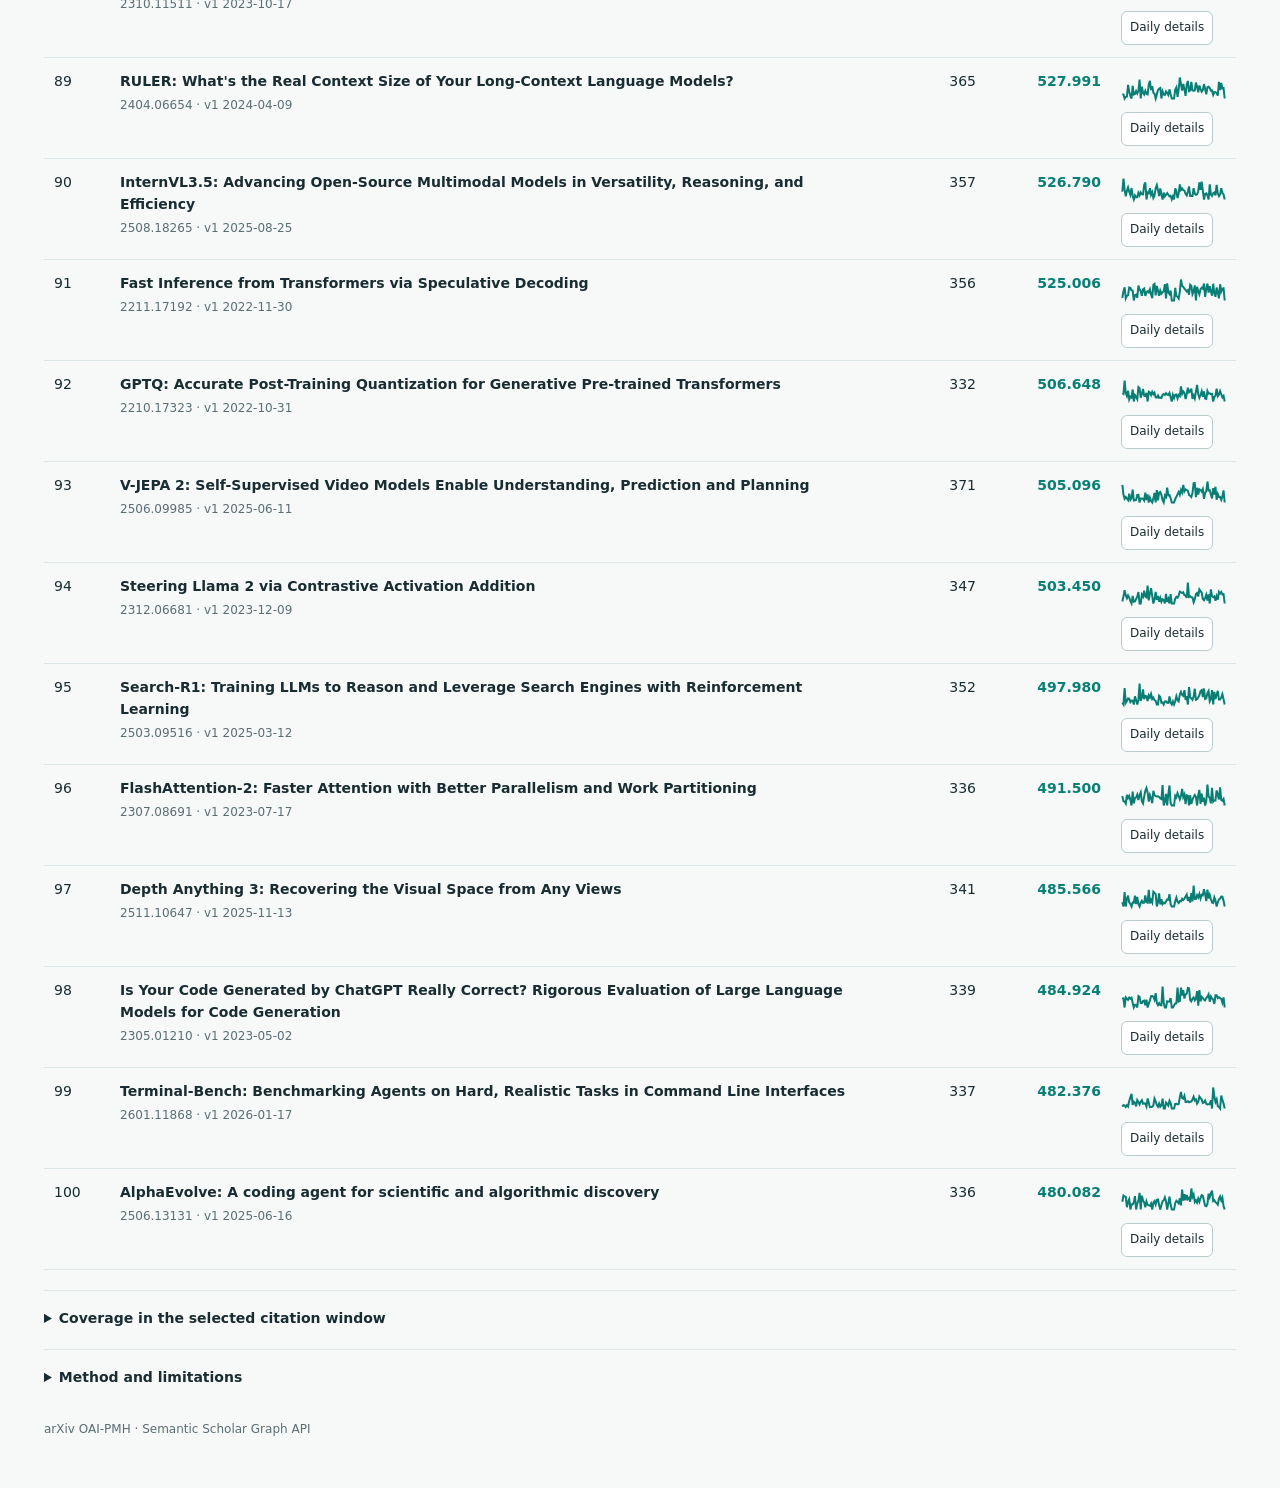
==== commit 5151457f: "Refresh citation data and add English-first bilingual pages" ====
--- a/index.html
+++ b/index.html
@@ -1,19 +1,4 @@
 <!doctype html>
-<html lang="zh-CN">
-<head>
-<meta charset="utf-8"><meta name="viewport" content="width=device-width,initial-scale=1">
-<title>arXiv CS 引用增长榜（精确日期）</title>
-<style>
-:root{color-scheme:light;--ink:#20262a;--muted:#656d74;--line:#dce2e4;--green:#087e75;--blue:#376da9}*{box-sizing:border-box;letter-spacing:0}body{margin:0;background:#fafbfb;color:var(--ink);font:14px/1.55 system-ui,-apple-system,"Segoe UI",sans-serif}main{max-width:1280px;margin:auto;padding:30px 24px 55px}header{border-bottom:2px solid var(--ink);padding-bottom:22px;display:flex;justify-content:space-between;align-items:flex-end;gap:24px}h1{font-size:28px;line-height:1.3;margin:4px 0}h2{font-size:19px;margin:0}p{margin:8px 0}.eyebrow,.muted,small{color:var(--muted)}.eyebrow{font-size:12px;text-transform:uppercase}.status{font-size:12px;text-align:right}#loading{padding:40px 0}#app[hidden]{display:none}.filters{display:grid;grid-template-columns:repeat(3,minmax(0,1fr));gap:20px;padding:24px 0;border-bottom:1px solid var(--line)}fieldset{border:0;padding:0;margin:0;min-width:0}legend{font-weight:650;margin-bottom:9px}.quick{display:flex;gap:5px;flex-wrap:wrap;margin-top:7px}.quick button{font-size:11px;padding:4px 7px;min-height:30px}.quick button.active{background:#087e75;color:white;border-color:#087e75}.search-label{display:block;max-width:520px;margin-bottom:8px}.inputs{display:flex;gap:8px;align-items:center;flex-wrap:wrap}label{font-size:12px;color:var(--muted);display:flex;flex-direction:column;gap:4px;min-width:0;flex:1}input,button{font:inherit;color:var(--ink);background:white;border:1px solid #bfc9cd;border-radius:4px;padding:8px;min-height:38px;max-width:100%;width:100%}button{cursor:pointer;font-weight:600;width:auto}button:hover{background:#edf5f4;border-color:var(--green)}.metrics{display:grid;grid-template-columns:repeat(4,minmax(0,1fr));gap:20px;padding:20px 0;border-bottom:1px solid var(--line)}.metric strong{display:block;font-size:24px;font-variant-numeric:tabular-nums}.metric span{font-size:12px;color:var(--muted)}.toolbar{display:flex;justify-content:space-between;align-items:center;gap:15px;margin:20px 0}.error{color:#ad2932}.notice{color:#845b17;font-size:12px}.bucket{margin:28px 0 36px}.bucket-head{display:flex;align-items:baseline;justify-content:space-between;gap:15px;margin-bottom:10px}.table-wrap{overflow:auto}table{border-collapse:collapse;width:100%;table-layout:fixed}th,td{border-bottom:1px solid var(--line);padding:12px 8px;text-align:left;vertical-align:top}th{font-size:12px;color:var(--muted);background:#eef2f2}th:first-child,td:first-child{width:48px}.number{width:120px;text-align:right;font-variant-numeric:tabular-nums}.trend{width:180px}td a{font-weight:600;color:var(--ink);text-decoration:none;overflow-wrap:anywhere}td a:hover{color:var(--green);text-decoration:underline}.paper-meta{font-size:11px;color:var(--muted);margin-top:4px}.score{color:var(--green);font-weight:700}.spark{height:32px;display:flex;align-items:flex-end;gap:2px}.spark span{background:var(--blue);flex:1;min-width:1px;height:var(--height);max-width:22px}.spark span:last-child{background:var(--green)}.series-button{display:block;background:transparent;border:0;padding:3px 0;min-height:0;font-size:11px;font-weight:400;color:var(--muted);text-align:left;width:100%;border-radius:0}.series-button:hover{background:transparent;color:var(--green)}.empty{padding:35px 0;color:var(--muted)}details{border-top:1px solid var(--line);padding:16px 0}summary{cursor:pointer;font-weight:600}.coverage table{min-width:560px;table-layout:auto}.coverage th:first-child,.coverage td:first-child{width:auto}.coverage th,.coverage td{padding:7px}.method{max-width:950px;color:var(--muted);font-size:13px}.method code{background:#eaf0ef;padding:3px 6px;border-radius:3px}dialog{border:1px solid var(--line);border-radius:6px;width:min(900px,calc(100% - 28px));padding:22px;max-height:90vh}dialog::backdrop{background:#0006}.dialog-head{display:flex;align-items:flex-start;gap:15px;justify-content:space-between}.dialog-head h2{font-size:17px}canvas{display:block;width:100%;height:240px;margin:15px 0}.month-table{max-height:240px;overflow:auto}.month-table table{table-layout:auto}.month-table td:first-child,.month-table th:first-child{width:auto}footer{margin-top:30px;font-size:12px;color:var(--muted)}@media(max-width:760px){main{max-width:none;margin:0;padding:14px 10px 36px}header{align-items:flex-start;flex-direction:column;gap:8px;padding-bottom:14px}header h1{font-size:22px}.status{text-align:left;font-size:11px}.filters{display:block;padding:16px 0}.filters fieldset{padding:0 0 16px;margin:0 0 16px;border-bottom:1px solid var(--line)}.inputs{display:grid;grid-template-columns:1fr 1fr;gap:7px}.quick{gap:5px}.quick button{flex:1;min-width:0;padding:6px 3px;font-size:11px}.metrics{grid-template-columns:1fr 1fr;gap:10px;padding:14px 0}.metric{min-width:0}.metric strong{font-size:19px}.toolbar{display:block;margin:14px 0}.search-label{max-width:none;margin-bottom:12px}.toolbar>button{width:100%}.bucket{margin:16px 0}.bucket-head{display:block;margin-bottom:8px}.bucket-head h2{font-size:17px}.table-wrap{overflow:visible}table,table tbody,table tr,table td{display:block;width:100%}table{table-layout:auto}table thead{display:none}table tr{margin:10px 0;padding:12px;border:1px solid var(--line);border-radius:8px;background:#fff;box-shadow:0 1px 2px #0000000a}table td{border:0!important;padding:5px 0;width:100%;white-space:normal!important;text-align:left!important}.bucket table td:first-child{display:none}.bucket table td:nth-child(2){padding:0 0 9px;margin-bottom:5px;border-bottom:1px solid var(--line)!important}.bucket table td:nth-child(2) a{display:block;font-size:14px;line-height:1.45}.bucket table td:nth-child(3)::before{content:"新增引用  ";color:var(--muted);font-size:12px}.bucket table td:nth-child(4)::before{content:"归一化分数  ";color:var(--muted);font-size:12px}.bucket table td:nth-child(5)::before{content:"引用趋势";display:block;color:var(--muted);font-size:12px;margin-bottom:3px}.spark{height:30px;width:100%;gap:1px}.spark span{max-width:none}.coverage .table-wrap{overflow:auto}.coverage table{display:table;min-width:560px}.coverage table tbody,.coverage table tr,.coverage table td{display:table-row-group}.coverage table tr{display:table-row;border:0;padding:0}.coverage table td,.coverage table th{display:table-cell;padding:7px;border-bottom:1px solid var(--line)}dialog{width:calc(100% - 20px);padding:14px}.month-table{overflow:auto}.month-table table{display:table;min-width:480px}.month-table table thead{display:table-header-group}.month-table table tbody{display:table-row-group}.month-table table tr{display:table-row;border:0;padding:0}.month-table table td,.month-table table th{display:table-cell}footer{margin-top:20px}}
-</style></head>
-<body><main><header><div><div class="eyebrow">Research index / CS</div><h1>arXiv CS 引用增长榜</h1><div class="muted">精确日期筛选 · 总榜 Top 100 · <a href="./paper.html">查询单篇论文排名</a></div></div><div class="status" id="snapshot"></div></header>
-<div id="loading" role="status">正在载入论文数据…</div><div id="app" hidden><section class="filters">
-<fieldset><legend>论文发表时间窗（v1）</legend><div class="inputs"><label>起始日期<input type="date" id="paper-start"></label><label>结束日期<input type="date" id="paper-end"></label></div><div class="quick" id="paper-quick"><button type="button" data-days="90">最近三个月</button><button type="button" data-days="180">最近半年</button><button type="button" data-days="365">最近一年</button></div></fieldset>
-<fieldset><legend>被引用时间窗（引用方 v1）</legend><div class="inputs"><label>起始日期<input type="date" id="citation-start"></label><label>结束日期<input type="date" id="citation-end"></label></div><div class="quick" id="citation-quick"><button type="button" data-days="7">最近 7 天</button><button type="button" data-days="30">最近 30 天</button><button type="button" data-days="90">最近 90 天</button><button type="button" data-days="180">最近半年</button></div><p class="notice" id="partial"></p></fieldset>
-<fieldset><legend>排名口径</legend><p>在所选发表时间窗内，将全部论文一起排名，显示前 100 篇。</p><p class="muted">每日新增引用 ÷ 当日 CS 投稿量 × 1,000，再对所选日期求和。</p></fieldset></section>
-<div id="error" class="error" role="alert"></div><section class="metrics"><div class="metric"><strong id="eligible">—</strong><span>发表窗口内 CS 论文</span></div><div class="metric"><strong id="sources">—</strong><span>引用窗口内 CS 投稿</span></div><div class="metric"><strong id="matched">—</strong><span>有效 S2 响应</span></div><div class="metric"><strong id="citations">—</strong><span>窗口内新增引用边</span></div></section>
-<div class="toolbar"><div><label class="search-label">搜索论文<input type="search" id="paper-search" placeholder="输入标题、摘要关键词或 arXiv ID"></label><strong id="result-label"></strong><div class="muted" id="result-subtitle"></div></div><button id="download" type="button">导出榜单 JSON</button></div><div id="rankings"></div>
-<details class="coverage"><summary>月份数据覆盖</summary><div class="table-wrap"><table><thead><tr><th>月份</th><th>CS 投稿</th><th>有效响应</th><th>S2 未找到</th><th>ID 不一致</th><th>空参考文献</th></tr></thead><tbody id="coverage"></tbody></table></div></details>
-<details><summary>统计口径与数据限制</summary><div class="method"><p>只统计 arXiv CS → arXiv CS 的引用，ID 去除版本号。source 与 target 均按 arXiv OAI-PMH 的 v1 提交日期筛选。目标限定在本文件收集的五年范围内。</p><p>引用日期使用引用方的 v1 提交日期；每个 source→target 只计一次。归一化分数 = <code>Σ(日新增引用 / 当日全部 CS 投稿 × 1000)</code>。</p><p>S2 未找到、空参考文献、ID 不一致和 919 个反复 429 的 source 会造成低估；日期范围的最后一天可能属于未完整采集日。</p></div></details></div><footer>arXiv OAI-PMH · Semantic Scholar Graph API</footer></main>
-<dialog id="detail"><div class="dialog-head"><div><h2 id="detail-title"></h2><div class="muted" id="detail-id"></div></div><button type="button" id="close-detail" aria-label="关闭">关闭</button></div><canvas id="chart"></canvas><div class="month-table"><table><thead><tr><th>日期</th><th>新增引用</th><th>CS 投稿量</th><th>归一化引用</th></tr></thead><tbody id="detail-days"></tbody></table></div></dialog>
-<script src="./app.js?v=3"></script></body></html>
+<html lang="en"><head><meta charset="utf-8"><meta name="viewport" content="width=device-width,initial-scale=1"><meta name="description" content="Explore arXiv CS citation rankings with exact date windows and individual paper lookup."><title>arXiv CS Citation Rankings</title><link rel="stylesheet" href="./style.css?v=20261106-1"></head>
+<body data-page="index"><main><header><nav><a href="./index.html" data-i18n="leaderboard" aria-current="page">Leaderboard</a><a href="./paper.html" data-i18n="singleLink" >Find a paper’s rank</a><button id="language" type="button">中文</button></nav><h1 data-i18n="title">arXiv CS Citation Rankings</h1><p class="muted" data-i18n="subtitle"></p><div class="snapshot"><span id="snapshot"></span><span id="refreshed"></span></div></header>
+<div id="loading" role="status" data-i18n="loading">Loading paper data…</div><noscript>This site requires JavaScript to calculate rankings.</noscript><div id="app" hidden><section class="filters"><fieldset><legend data-i18n="publication"></legend><div class="inputs"><label><span data-i18n="start"></span><input type="date" id="paper-start"></label><label><span data-i18n="end"></span><input type="date" id="paper-end"></label></div><div class="quick" data-window="paper"><button type="button" data-months="3" data-i18n="m3" aria-pressed="false"></button><button type="button" data-months="6" data-i18n="m6" aria-pressed="false"></button><button type="button" data-months="12" data-i18n="y1" aria-pressed="false"></button><button type="button" data-all="1" data-i18n="all" aria-pressed="false"></button></div></fieldset><fieldset><legend data-i18n="citation"></legend><div class="inputs"><label><span data-i18n="start"></span><input type="date" id="citation-start"></label><label><span data-i18n="end"></span><input type="date" id="citation-end"></label></div><div class="quick" data-window="citation"><button type="button" data-days="7" data-i18n="d7" aria-pressed="false"></button><button type="button" data-days="30" data-i18n="d30" aria-pressed="false"></button><button type="button" data-days="90" data-i18n="d90" aria-pressed="false"></button><button type="button" data-months="6" data-i18n="m6" aria-pressed="false"></button></div></fieldset></section><p class="hint" id="date-note"></p><section class="search"><label><span data-i18n="search"></span><input type="search" id="paper-search" data-placeholder="placeholder"></label><p class="hint" data-i18n="searchHint"></p></section><div id="error" class="error" role="alert"></div><section class="metrics"><div class="metric"><strong id="eligible">—</strong><span data-i18n="matchedPapers"></span></div><div class="metric"><strong id="sources">—</strong><span data-i18n="submissions"></span></div><div class="metric"><strong id="matched">—</strong><span data-i18n="responseRate"></span></div><div class="metric"><strong id="citations">—</strong><span data-i18n="citations"></span></div></section><div class="toolbar"><div><h2 id="result-label"></h2><div class="hint" id="result-subtitle"></div></div><button id="download" type="button" data-i18n="export"></button></div><div id="rankings"></div><details><summary data-i18n="coverage"></summary><div id="coverage" class="table-wrap"></div></details><details><summary data-i18n="method"></summary><div class="method"><p data-i18n="method1"></p><p data-i18n="method2"></p><p data-i18n="method3"></p><p data-i18n="method4"></p><p id="limitations"></p></div></details></div><footer data-i18n="footer">arXiv OAI-PMH · Semantic Scholar Graph API</footer></main><dialog id="detail"><div class="dialog-head"><div><h2 id="detail-title"></h2><p id="detail-id" class="hint"></p></div><button id="close-detail" type="button" data-i18n="close"></button></div><div id="detail-days" class="daily-table"></div></dialog><script type="module" src="./app.js?v=20261106-1"></script></body></html>
--- a/style.css
+++ b/style.css
@@ -0,0 +1,5 @@
+:root{color-scheme:light;--ink:#192c32;--muted:#5b6e74;--line:#dce5e7;--accent:#087e75;--tint:#e9f5f2;--bg:#f6f9f8}
+*{box-sizing:border-box}body{margin:0;color:var(--ink);background:var(--bg);font:14px/1.6 system-ui,-apple-system,"Segoe UI",sans-serif}main{max-width:1240px;margin:auto;padding:28px 24px 48px}header{border-bottom:2px solid var(--ink);padding-bottom:20px}nav{display:flex;align-items:center;gap:18px;margin-bottom:20px}nav a{text-decoration:none;color:var(--muted)}nav a[aria-current]{font-weight:700;color:var(--accent)}#language{margin-left:auto}h1{font-size:30px;line-height:1.25;margin:0 0 10px}h2{font-size:19px;margin:0}p{margin:8px 0}a{color:inherit}small,.muted,.hint{color:var(--muted)}.hint{font-size:12px}.snapshot{font-size:12px;margin-top:12px;display:flex;flex-wrap:wrap;gap:4px 20px}button,input{font:inherit;color:var(--ink);border:1px solid #bacbce;background:white;border-radius:6px;padding:9px 11px;min-height:40px}button{cursor:pointer}button:hover{border-color:var(--accent);background:var(--tint)}button:focus-visible,input:focus-visible,a:focus-visible{outline:3px solid #309f93;outline-offset:2px}input{width:100%;min-width:0}label{display:block;font-size:12px;color:var(--muted)}label input{margin-top:4px}.filters{display:grid;grid-template-columns:1fr 1fr;gap:24px;margin:24px 0 10px}fieldset{margin:0;padding:0;border:0;min-width:0}legend{font-weight:650;margin-bottom:9px}.inputs{display:grid;grid-template-columns:1fr 1fr;gap:8px}.quick{display:flex;flex-wrap:wrap;gap:6px;margin-top:10px}.quick button{font-size:12px;min-height:34px;padding:6px 9px}.quick button.active{background:var(--accent);color:#fff;border-color:var(--accent)}.search{margin:24px 0 18px}.search input{max-width:680px;font-size:16px}.metrics{display:grid;grid-template-columns:repeat(4,minmax(0,1fr));gap:16px;padding:18px 0;border-block:1px solid var(--line)}.metric strong{display:block;font-size:25px;line-height:1.4;font-variant-numeric:tabular-nums}.metric span{font-size:12px;color:var(--muted)}.toolbar{display:flex;justify-content:space-between;align-items:center;gap:12px;margin:24px 0 12px}.table-wrap{overflow:auto}table{border-collapse:collapse;width:100%}th,td{text-align:left;vertical-align:top;border-bottom:1px solid var(--line);padding:12px 10px}th{font-size:12px;color:var(--muted);background:#eaf0ef}.ranking-table{table-layout:fixed}.rank-cell{width:66px}.paper-cell a{font-weight:650;text-decoration:none;overflow-wrap:anywhere}.paper-cell a:hover{text-decoration:underline;color:var(--accent)}.paper-meta{font-size:12px;color:var(--muted);margin-top:4px}.count-cell,.score-cell{width:125px;text-align:right;font-variant-numeric:tabular-nums}.score-cell{font-weight:650;color:var(--accent)}.history-cell{width:125px}.history-cell button{padding:5px 8px;font-size:12px;min-height:34px}.ranking-table .me{background:var(--tint)}details{margin-top:20px;padding-top:16px;border-top:1px solid var(--line)}summary{cursor:pointer;font-weight:650}.method{max-width:900px;color:var(--muted);font-size:13px}.coverage-table{min-width:680px;font-size:12px}.error{color:#a52b31;margin:12px 0}.empty{padding:20px 0;color:var(--muted)}[hidden]{display:none!important}#loading{padding:30px 0}.candidates{display:grid;gap:6px;max-height:360px;overflow:auto;margin:10px 0}.candidate{text-align:left;width:100%;padding:10px 12px}.candidate small{display:block}.selected{padding:20px;background:#fff;border:1px solid var(--line);border-radius:10px;margin:20px 0}.selected h2{margin-bottom:8px}.selected .metrics{margin-top:16px;grid-template-columns:1.5fr 1fr 1fr}.selected .position{font-size:25px;color:var(--accent);font-weight:700;margin:10px 0}.selected .outside{padding:12px;background:#fff5e4;color:#704c16;border-radius:6px}dialog{width:min(820px,calc(100% - 24px));max-height:90vh;border:1px solid var(--line);border-radius:10px;padding:20px}dialog::backdrop{background:#142b3280}.dialog-head{display:flex;justify-content:space-between;align-items:start;gap:12px}.daily-table{max-height:60vh;overflow:auto}.daily-table table{min-width:460px}footer{margin-top:32px;font-size:12px;color:var(--muted)}
+@media(max-width:800px){main{padding:16px 14px 36px}h1{font-size:25px}nav{gap:12px;font-size:13px;flex-wrap:wrap}#language{padding:6px 10px;min-height:34px}.filters{grid-template-columns:1fr;gap:20px;margin-top:20px}.inputs{gap:8px}.quick{gap:6px}.quick button{flex:1 0 auto}.metrics{grid-template-columns:1fr 1fr;gap:14px}.metric strong{font-size:22px}.toolbar{align-items:flex-start}.toolbar button{font-size:12px;flex-shrink:0}.ranking-wrap{overflow:visible}.ranking-table,.ranking-table tbody{display:block;width:100%}.ranking-table thead{display:none}.ranking-table tr{display:grid;grid-template-columns:1fr 1fr;gap:12px;margin:12px 0;padding:16px;border:1px solid var(--line);border-radius:10px;background:#fff}.ranking-table td{display:block;border:0;padding:0;width:auto!important;text-align:left;min-width:0}.ranking-table .rank-cell{grid-column:1/-1;font-size:12px;color:var(--muted)}.ranking-table .rank-cell::before{content:'#'}.ranking-table .paper-cell{grid-column:1/-1}.ranking-table .paper-cell a{font-size:15px;line-height:1.5;display:block}.ranking-table .count-cell,.ranking-table .score-cell{border-top:1px solid var(--line);padding-top:10px;font-size:20px}.ranking-table .count-cell::before,.ranking-table .score-cell::before{content:attr(data-label);display:block;font-size:12px;font-weight:400;color:var(--muted)}.ranking-table .history-cell{grid-column:1/-1}.ranking-table .history-cell button{width:100%}.selected{padding:16px}.selected .metrics{grid-template-columns:1fr 1fr}.snapshot{display:block}.snapshot span{display:block}.coverage-table th,.coverage-table td{padding:8px}.hint{overflow-wrap:anywhere}}
+@media(max-width:380px){main{padding-inline:10px}.ranking-table tr{padding:12px;gap:10px}.toolbar{flex-direction:column}.inputs{grid-template-columns:minmax(0,1fr) minmax(0,1fr)}input{padding:8px 5px}}
+.citation-chart{display:block;width:100%;height:auto;max-height:160px;margin:0 0 6px}.history-cell .citation-chart{height:36px}.daily-table>.citation-chart{background:#f6f9f8;border-radius:6px;margin:12px 0}
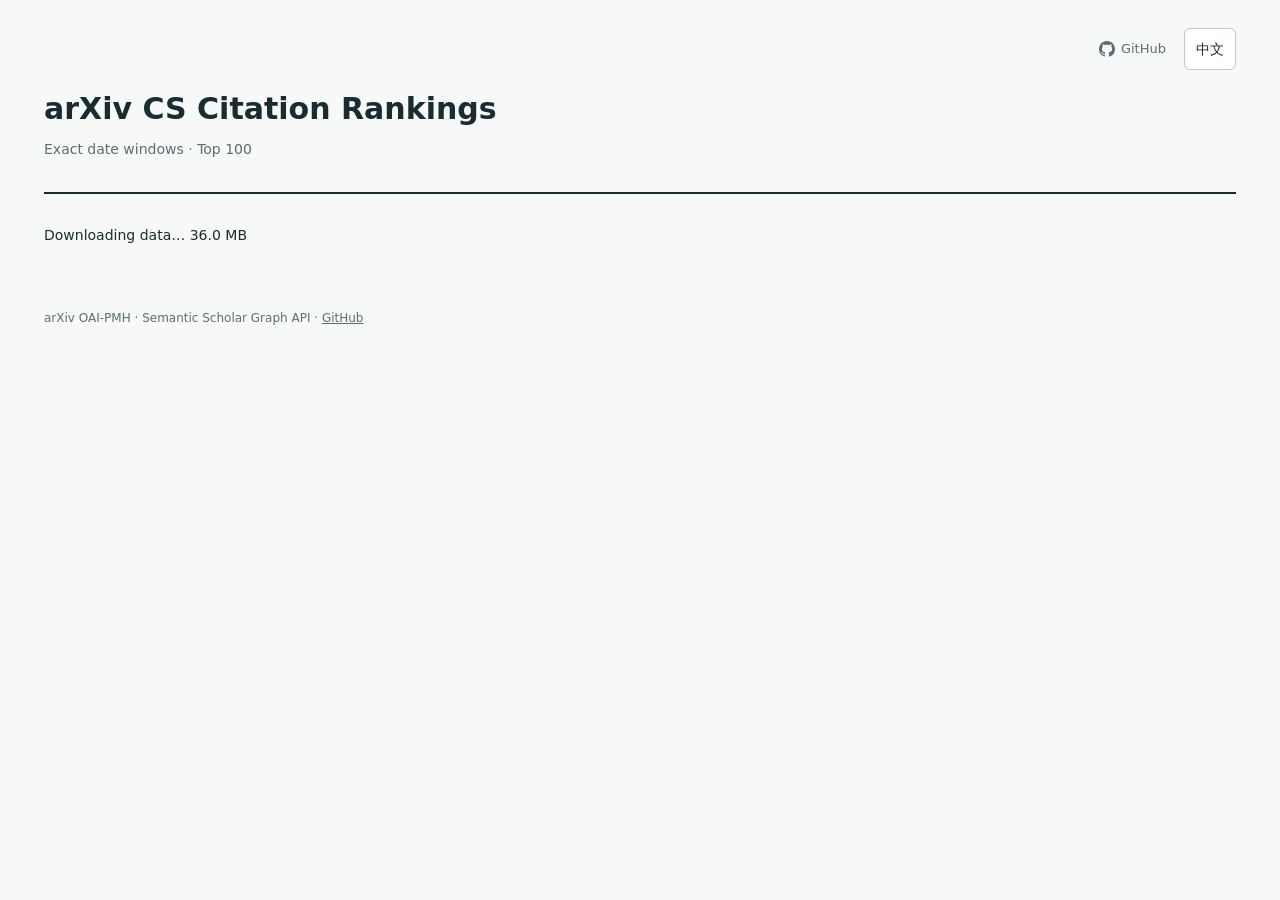
==== commit 539a29ae: "Move paper rank lookup into the leaderboard and add calendar presets - Select a paper from the leade" ====
--- a/index.html
+++ b/index.html
@@ -1,4 +1,4 @@
 <!doctype html>
-<html lang="en"><head><meta charset="utf-8"><meta name="viewport" content="width=device-width,initial-scale=1"><meta name="description" content="Explore arXiv CS citation rankings with exact date windows and individual paper lookup."><title>arXiv CS Citation Rankings</title><link rel="stylesheet" href="./style.css?v=20261106-1"></head>
-<body data-page="index"><main><header><nav><a href="./index.html" data-i18n="leaderboard" aria-current="page">Leaderboard</a><a href="./paper.html" data-i18n="singleLink" >Find a paper’s rank</a><button id="language" type="button">中文</button></nav><h1 data-i18n="title">arXiv CS Citation Rankings</h1><p class="muted" data-i18n="subtitle"></p><div class="snapshot"><span id="snapshot"></span><span id="refreshed"></span></div></header>
-<div id="loading" role="status" data-i18n="loading">Loading paper data…</div><noscript>This site requires JavaScript to calculate rankings.</noscript><div id="app" hidden><section class="filters"><fieldset><legend data-i18n="publication"></legend><div class="inputs"><label><span data-i18n="start"></span><input type="date" id="paper-start"></label><label><span data-i18n="end"></span><input type="date" id="paper-end"></label></div><div class="quick" data-window="paper"><button type="button" data-months="3" data-i18n="m3" aria-pressed="false"></button><button type="button" data-months="6" data-i18n="m6" aria-pressed="false"></button><button type="button" data-months="12" data-i18n="y1" aria-pressed="false"></button><button type="button" data-all="1" data-i18n="all" aria-pressed="false"></button></div></fieldset><fieldset><legend data-i18n="citation"></legend><div class="inputs"><label><span data-i18n="start"></span><input type="date" id="citation-start"></label><label><span data-i18n="end"></span><input type="date" id="citation-end"></label></div><div class="quick" data-window="citation"><button type="button" data-days="7" data-i18n="d7" aria-pressed="false"></button><button type="button" data-days="30" data-i18n="d30" aria-pressed="false"></button><button type="button" data-days="90" data-i18n="d90" aria-pressed="false"></button><button type="button" data-months="6" data-i18n="m6" aria-pressed="false"></button></div></fieldset></section><p class="hint" id="date-note"></p><section class="search"><label><span data-i18n="search"></span><input type="search" id="paper-search" data-placeholder="placeholder"></label><p class="hint" data-i18n="searchHint"></p></section><div id="error" class="error" role="alert"></div><section class="metrics"><div class="metric"><strong id="eligible">—</strong><span data-i18n="matchedPapers"></span></div><div class="metric"><strong id="sources">—</strong><span data-i18n="submissions"></span></div><div class="metric"><strong id="matched">—</strong><span data-i18n="responseRate"></span></div><div class="metric"><strong id="citations">—</strong><span data-i18n="citations"></span></div></section><div class="toolbar"><div><h2 id="result-label"></h2><div class="hint" id="result-subtitle"></div></div><button id="download" type="button" data-i18n="export"></button></div><div id="rankings"></div><details><summary data-i18n="coverage"></summary><div id="coverage" class="table-wrap"></div></details><details><summary data-i18n="method"></summary><div class="method"><p data-i18n="method1"></p><p data-i18n="method2"></p><p data-i18n="method3"></p><p data-i18n="method4"></p><p id="limitations"></p></div></details></div><footer data-i18n="footer">arXiv OAI-PMH · Semantic Scholar Graph API</footer></main><dialog id="detail"><div class="dialog-head"><div><h2 id="detail-title"></h2><p id="detail-id" class="hint"></p></div><button id="close-detail" type="button" data-i18n="close"></button></div><div id="detail-days" class="daily-table"></div></dialog><script type="module" src="./app.js?v=20261106-1"></script></body></html>
+<html lang="en"><head><meta charset="utf-8"><meta name="viewport" content="width=device-width,initial-scale=1"><meta name="description" content="Explore arXiv CS citation rankings with exact date windows and individual paper lookup."><title>arXiv CS Citation Rankings</title><link rel="stylesheet" href="./style.css?v=20261106-5"></head>
+<body data-page="index"><main><header><nav><a class="github" href="https://github.com/collinzrj/PaperRanking" target="_blank" rel="noopener noreferrer"><svg viewBox="0 0 16 16" width="16" height="16" aria-hidden="true"><path fill="currentColor" d="M8 0C3.58 0 0 3.58 0 8c0 3.54 2.29 6.53 5.47 7.59.4.07.55-.17.55-.38 0-.19-.01-.82-.01-1.49-2.01.37-2.53-.49-2.69-.94-.09-.23-.48-.94-.82-1.13-.28-.15-.68-.52-.01-.53.63-.01 1.08.58 1.23.82.72 1.21 1.87.87 2.33.66.07-.52.28-.87.51-1.07-1.78-.2-3.64-.89-3.64-3.95 0-.87.31-1.59.82-2.15-.08-.2-.36-1.02.08-2.12 0 0 .67-.21 2.2.82.64-.18 1.32-.27 2-.27.68 0 1.36.09 2 .27 1.53-1.04 2.2-.82 2.2-.82.44 1.1.16 1.92.08 2.12.51.56.82 1.27.82 2.15 0 3.07-1.87 3.75-3.65 3.95.29.25.54.73.54 1.48 0 1.07-.01 1.93-.01 2.2 0 .21.15.46.55.38A8.013 8.013 0 0016 8c0-4.42-3.58-8-8-8z"/></svg>GitHub</a><button id="language" type="button">中文</button></nav><h1 data-i18n="title">arXiv CS Citation Rankings</h1><p class="muted" data-i18n="subtitle"></p><div class="snapshot"><span id="snapshot"></span><span id="refreshed"></span></div></header>
+<div id="loading" role="status" data-i18n="loading">Loading paper data…</div><noscript>This site requires JavaScript to calculate rankings.</noscript><div id="app" hidden><section class="filters"><fieldset><legend data-i18n="publication"></legend><div class="inputs"><label><span data-i18n="start"></span><input type="date" id="paper-start"></label><label><span data-i18n="end"></span><input type="date" id="paper-end"></label></div><div class="quick" data-window="paper"><button type="button" data-months="3" data-i18n="m3" aria-pressed="false"></button><button type="button" data-months="6" data-i18n="m6" aria-pressed="false"></button><button type="button" data-months="12" data-i18n="y1" aria-pressed="false"></button><button type="button" data-all="1" data-i18n="all" aria-pressed="false"></button></div></fieldset><fieldset><legend data-i18n="citation"></legend><div class="inputs"><label><span data-i18n="start"></span><input type="date" id="citation-start"></label><label><span data-i18n="end"></span><input type="date" id="citation-end"></label></div><div class="quick" data-window="citation"><button type="button" data-days="7" data-i18n="d7" aria-pressed="false"></button><button type="button" data-days="30" data-i18n="d30" aria-pressed="false"></button><button type="button" data-days="90" data-i18n="d90" aria-pressed="false"></button><button type="button" data-months="6" data-i18n="m6" aria-pressed="false"></button></div></fieldset></section><p class="hint" id="date-note"></p><section class="search"><label><span data-i18n="search"></span><input type="search" id="paper-search" data-placeholder="placeholder"></label><p class="hint" data-i18n="searchHint"></p></section><div id="error" class="error" role="alert"></div><section class="metrics"><div class="metric"><strong id="eligible">—</strong><span data-i18n="matchedPapers"></span></div><div class="metric"><strong id="sources">—</strong><span data-i18n="submissions"></span></div><div class="metric"><strong id="matched">—</strong><span data-i18n="responseRate"></span></div><div class="metric"><strong id="citations">—</strong><span data-i18n="citations"></span></div></section><div class="toolbar"><div><h2 id="result-label"></h2><div class="hint" id="result-subtitle"></div></div><button id="download" type="button" data-i18n="export"></button></div><div id="rankings"></div><details><summary data-i18n="coverage"></summary><div id="coverage" class="table-wrap"></div></details><details><summary data-i18n="method"></summary><div class="method"><p data-i18n="method1"></p><p data-i18n="method2"></p><p data-i18n="method3"></p><p data-i18n="method4"></p><p id="limitations"></p></div></details></div><footer><span data-i18n="footer">arXiv OAI-PMH · Semantic Scholar Graph API</span> · <a href="https://github.com/collinzrj/PaperRanking" target="_blank" rel="noopener noreferrer">GitHub</a></footer></main><dialog id="detail" aria-labelledby="detail-title"><div class="dialog-head"><div><h2 id="detail-title"></h2><p id="detail-id" class="hint"></p></div><button id="close-detail" type="button" data-i18n="close" autofocus></button></div><p id="detail-population" class="hint"></p><fieldset class="detail-window"><legend data-i18n="citation"></legend><div class="inputs"><label><span data-i18n="start"></span><input type="date" id="detail-citation-start"></label><label><span data-i18n="end"></span><input type="date" id="detail-citation-end"></label></div><div class="quick" data-window="detail-citation"><button type="button" data-days="30" data-i18n="d30" aria-pressed="false"></button><button type="button" data-days="90" data-i18n="d90" aria-pressed="false"></button><button type="button" data-months="6" data-i18n="m6" aria-pressed="false"></button><button type="button" data-months="12" data-i18n="y1" aria-pressed="false"></button><button type="button" data-all="1" data-i18n="all" aria-pressed="false"></button></div></fieldset><div id="detail-error" class="error" role="alert"></div><div id="detail-result" aria-live="polite"></div></dialog><script type="module" src="./app.js?v=20261106-5"></script></body></html>
--- a/style.css
+++ b/style.css
@@ -1,5 +1,13 @@
 :root{color-scheme:light;--ink:#192c32;--muted:#5b6e74;--line:#dce5e7;--accent:#087e75;--tint:#e9f5f2;--bg:#f6f9f8}
-*{box-sizing:border-box}body{margin:0;color:var(--ink);background:var(--bg);font:14px/1.6 system-ui,-apple-system,"Segoe UI",sans-serif}main{max-width:1240px;margin:auto;padding:28px 24px 48px}header{border-bottom:2px solid var(--ink);padding-bottom:20px}nav{display:flex;align-items:center;gap:18px;margin-bottom:20px}nav a{text-decoration:none;color:var(--muted)}nav a[aria-current]{font-weight:700;color:var(--accent)}#language{margin-left:auto}h1{font-size:30px;line-height:1.25;margin:0 0 10px}h2{font-size:19px;margin:0}p{margin:8px 0}a{color:inherit}small,.muted,.hint{color:var(--muted)}.hint{font-size:12px}.snapshot{font-size:12px;margin-top:12px;display:flex;flex-wrap:wrap;gap:4px 20px}button,input{font:inherit;color:var(--ink);border:1px solid #bacbce;background:white;border-radius:6px;padding:9px 11px;min-height:40px}button{cursor:pointer}button:hover{border-color:var(--accent);background:var(--tint)}button:focus-visible,input:focus-visible,a:focus-visible{outline:3px solid #309f93;outline-offset:2px}input{width:100%;min-width:0}label{display:block;font-size:12px;color:var(--muted)}label input{margin-top:4px}.filters{display:grid;grid-template-columns:1fr 1fr;gap:24px;margin:24px 0 10px}fieldset{margin:0;padding:0;border:0;min-width:0}legend{font-weight:650;margin-bottom:9px}.inputs{display:grid;grid-template-columns:1fr 1fr;gap:8px}.quick{display:flex;flex-wrap:wrap;gap:6px;margin-top:10px}.quick button{font-size:12px;min-height:34px;padding:6px 9px}.quick button.active{background:var(--accent);color:#fff;border-color:var(--accent)}.search{margin:24px 0 18px}.search input{max-width:680px;font-size:16px}.metrics{display:grid;grid-template-columns:repeat(4,minmax(0,1fr));gap:16px;padding:18px 0;border-block:1px solid var(--line)}.metric strong{display:block;font-size:25px;line-height:1.4;font-variant-numeric:tabular-nums}.metric span{font-size:12px;color:var(--muted)}.toolbar{display:flex;justify-content:space-between;align-items:center;gap:12px;margin:24px 0 12px}.table-wrap{overflow:auto}table{border-collapse:collapse;width:100%}th,td{text-align:left;vertical-align:top;border-bottom:1px solid var(--line);padding:12px 10px}th{font-size:12px;color:var(--muted);background:#eaf0ef}.ranking-table{table-layout:fixed}.rank-cell{width:66px}.paper-cell a{font-weight:650;text-decoration:none;overflow-wrap:anywhere}.paper-cell a:hover{text-decoration:underline;color:var(--accent)}.paper-meta{font-size:12px;color:var(--muted);margin-top:4px}.count-cell,.score-cell{width:125px;text-align:right;font-variant-numeric:tabular-nums}.score-cell{font-weight:650;color:var(--accent)}.history-cell{width:125px}.history-cell button{padding:5px 8px;font-size:12px;min-height:34px}.ranking-table .me{background:var(--tint)}details{margin-top:20px;padding-top:16px;border-top:1px solid var(--line)}summary{cursor:pointer;font-weight:650}.method{max-width:900px;color:var(--muted);font-size:13px}.coverage-table{min-width:680px;font-size:12px}.error{color:#a52b31;margin:12px 0}.empty{padding:20px 0;color:var(--muted)}[hidden]{display:none!important}#loading{padding:30px 0}.candidates{display:grid;gap:6px;max-height:360px;overflow:auto;margin:10px 0}.candidate{text-align:left;width:100%;padding:10px 12px}.candidate small{display:block}.selected{padding:20px;background:#fff;border:1px solid var(--line);border-radius:10px;margin:20px 0}.selected h2{margin-bottom:8px}.selected .metrics{margin-top:16px;grid-template-columns:1.5fr 1fr 1fr}.selected .position{font-size:25px;color:var(--accent);font-weight:700;margin:10px 0}.selected .outside{padding:12px;background:#fff5e4;color:#704c16;border-radius:6px}dialog{width:min(820px,calc(100% - 24px));max-height:90vh;border:1px solid var(--line);border-radius:10px;padding:20px}dialog::backdrop{background:#142b3280}.dialog-head{display:flex;justify-content:space-between;align-items:start;gap:12px}.daily-table{max-height:60vh;overflow:auto}.daily-table table{min-width:460px}footer{margin-top:32px;font-size:12px;color:var(--muted)}
-@media(max-width:800px){main{padding:16px 14px 36px}h1{font-size:25px}nav{gap:12px;font-size:13px;flex-wrap:wrap}#language{padding:6px 10px;min-height:34px}.filters{grid-template-columns:1fr;gap:20px;margin-top:20px}.inputs{gap:8px}.quick{gap:6px}.quick button{flex:1 0 auto}.metrics{grid-template-columns:1fr 1fr;gap:14px}.metric strong{font-size:22px}.toolbar{align-items:flex-start}.toolbar button{font-size:12px;flex-shrink:0}.ranking-wrap{overflow:visible}.ranking-table,.ranking-table tbody{display:block;width:100%}.ranking-table thead{display:none}.ranking-table tr{display:grid;grid-template-columns:1fr 1fr;gap:12px;margin:12px 0;padding:16px;border:1px solid var(--line);border-radius:10px;background:#fff}.ranking-table td{display:block;border:0;padding:0;width:auto!important;text-align:left;min-width:0}.ranking-table .rank-cell{grid-column:1/-1;font-size:12px;color:var(--muted)}.ranking-table .rank-cell::before{content:'#'}.ranking-table .paper-cell{grid-column:1/-1}.ranking-table .paper-cell a{font-size:15px;line-height:1.5;display:block}.ranking-table .count-cell,.ranking-table .score-cell{border-top:1px solid var(--line);padding-top:10px;font-size:20px}.ranking-table .count-cell::before,.ranking-table .score-cell::before{content:attr(data-label);display:block;font-size:12px;font-weight:400;color:var(--muted)}.ranking-table .history-cell{grid-column:1/-1}.ranking-table .history-cell button{width:100%}.selected{padding:16px}.selected .metrics{grid-template-columns:1fr 1fr}.snapshot{display:block}.snapshot span{display:block}.coverage-table th,.coverage-table td{padding:8px}.hint{overflow-wrap:anywhere}}
+*{box-sizing:border-box}body{margin:0;color:var(--ink);background:var(--bg);font:14px/1.6 system-ui,-apple-system,"Segoe UI",sans-serif}main{max-width:1240px;margin:auto;padding:28px 24px 48px}header{border-bottom:2px solid var(--ink);padding-bottom:20px}nav{display:flex;align-items:center;gap:18px;margin-bottom:20px}nav a{text-decoration:none;color:var(--muted)}nav a[aria-current]{font-weight:700;color:var(--accent)}#language{margin-left:auto}h1{font-size:30px;line-height:1.25;margin:0 0 10px}h2{font-size:19px;margin:0}p{margin:8px 0}a{color:inherit}small,.muted,.hint{color:var(--muted)}.hint{font-size:12px}.snapshot{font-size:12px;margin-top:12px;display:flex;flex-wrap:wrap;gap:4px 20px}button,input{font:inherit;color:var(--ink);border:1px solid #bacbce;background:white;border-radius:6px;padding:9px 11px;min-height:40px}button{cursor:pointer}button:hover{border-color:var(--accent);background:var(--tint)}button:focus-visible,input:focus-visible,a:focus-visible{outline:3px solid #309f93;outline-offset:2px}input{width:100%;min-width:0}label{display:block;font-size:12px;color:var(--muted)}label input{margin-top:4px}.filters{display:grid;grid-template-columns:1fr 1fr;gap:24px;margin:24px 0 10px}fieldset{margin:0;padding:0;border:0;min-width:0}legend{font-weight:650;margin-bottom:9px}.inputs{display:grid;grid-template-columns:1fr 1fr;gap:8px}.quick{display:flex;flex-wrap:wrap;gap:6px;margin-top:10px}.quick button{font-size:12px;min-height:34px;padding:6px 9px}.quick button.active{background:var(--accent);color:#fff;border-color:var(--accent)}.search{margin:24px 0 18px}.search input{max-width:680px;font-size:16px}.metrics{display:grid;grid-template-columns:repeat(4,minmax(0,1fr));gap:16px;padding:18px 0;border-block:1px solid var(--line)}.metric strong{display:block;font-size:25px;line-height:1.4;font-variant-numeric:tabular-nums}.metric span{font-size:12px;color:var(--muted)}.toolbar{display:flex;justify-content:space-between;align-items:center;gap:12px;margin:24px 0 12px}.table-wrap{overflow:auto}table{border-collapse:collapse;width:100%}th,td{text-align:left;vertical-align:top;border-bottom:1px solid var(--line);padding:12px 10px}th{font-size:12px;color:var(--muted);background:#eaf0ef}.ranking-table{table-layout:fixed}.rank-cell{width:66px}.paper-cell a{font-weight:650;text-decoration:none;overflow-wrap:anywhere}.paper-cell a:hover{text-decoration:underline;color:var(--accent)}.paper-meta{font-size:12px;color:var(--muted);margin-top:4px}.count-cell,.score-cell{width:125px;text-align:right;font-variant-numeric:tabular-nums}.score-cell{font-weight:650;color:var(--accent)}.history-cell{width:125px}.history-cell button{padding:5px 8px;font-size:12px;min-height:34px}.ranking-table .me{background:var(--tint)}details{margin-top:20px;padding-top:16px;border-top:1px solid var(--line)}summary{cursor:pointer;font-weight:650}.method{max-width:900px;color:var(--muted);font-size:13px}.coverage-table{min-width:680px;font-size:12px}.error{color:#a52b31;margin:12px 0}.empty{padding:20px 0;color:var(--muted)}[hidden]{display:none!important}#loading{padding:30px 0}dialog{width:min(900px,calc(100% - 24px));max-height:90vh;border:1px solid var(--line);border-radius:10px;padding:20px}dialog::backdrop{background:#142b3280}.dialog-head{display:flex;justify-content:space-between;align-items:start;gap:12px}.daily-table{max-height:60vh;overflow:auto}.daily-table table{min-width:460px}footer{margin-top:32px;font-size:12px;color:var(--muted)}
+@media(max-width:800px){main{padding:16px 14px 36px}h1{font-size:25px}nav{gap:12px;font-size:13px;flex-wrap:wrap}#language{padding:6px 10px;min-height:34px}.filters{grid-template-columns:1fr;gap:20px;margin-top:20px}.inputs{gap:8px}.quick{gap:6px}.quick button{flex:1 0 auto}.metrics{grid-template-columns:1fr 1fr;gap:14px}.metric strong{font-size:22px}.toolbar{align-items:flex-start}.toolbar button{font-size:12px;flex-shrink:0}.ranking-wrap{overflow:visible}.ranking-table,.ranking-table tbody{display:block;width:100%}.ranking-table thead{display:none}.ranking-table tr{display:grid;grid-template-columns:1fr 1fr;gap:12px;margin:12px 0;padding:16px;border:1px solid var(--line);border-radius:10px;background:#fff}.ranking-table td{display:block;border:0;padding:0;width:auto!important;text-align:left;min-width:0}.ranking-table .rank-cell{grid-column:1/-1;font-size:12px;color:var(--muted)}.ranking-table .rank-cell::before{content:'#'}.ranking-table .paper-cell{grid-column:1/-1}.ranking-table .paper-cell a{font-size:15px;line-height:1.5;display:block}.ranking-table .count-cell,.ranking-table .score-cell{border-top:1px solid var(--line);padding-top:10px;font-size:20px}.ranking-table .count-cell::before,.ranking-table .score-cell::before{content:attr(data-label);display:block;font-size:12px;font-weight:400;color:var(--muted)}.ranking-table .history-cell{grid-column:1/-1}.ranking-table .history-cell button{width:100%}.snapshot{display:block}.snapshot span{display:block}.coverage-table th,.coverage-table td{padding:8px}.hint{overflow-wrap:anywhere}}
 @media(max-width:380px){main{padding-inline:10px}.ranking-table tr{padding:12px;gap:10px}.toolbar{flex-direction:column}.inputs{grid-template-columns:minmax(0,1fr) minmax(0,1fr)}input{padding:8px 5px}}
 .citation-chart{display:block;width:100%;height:auto;max-height:160px;margin:0 0 6px}.history-cell .citation-chart{height:36px}.daily-table>.citation-chart{background:#f6f9f8;border-radius:6px;margin:12px 0}
+.periods{display:flex;flex-wrap:wrap;gap:6px;align-items:center}.periods select{font:inherit;font-size:12px;font-weight:650;color:var(--ink);border:1px solid #bacbce;background:white;border-radius:6px;min-height:34px;padding:4px 6px;font-variant-numeric:tabular-nums;cursor:pointer}.periods select:focus-visible{outline:3px solid #309f93;outline-offset:2px}.periods button{flex:1 0 auto;white-space:nowrap}
+.ranking-cards{list-style:none;margin:0;padding:0;display:grid;grid-template-columns:repeat(auto-fill,minmax(280px,1fr));gap:12px}.ranking-card{display:flex;flex-direction:column;gap:6px;min-width:0;padding:14px 16px;background:#fff;border:1px solid var(--line);border-radius:10px}.card-rank{font-size:12px;font-weight:650;color:var(--muted);font-variant-numeric:tabular-nums}.card-title{font-weight:650;line-height:1.45;text-decoration:none;overflow-wrap:anywhere}.card-title:hover{text-decoration:underline;color:var(--accent)}.ranking-card .paper-meta{margin-top:0}.card-stats{display:grid;grid-template-columns:1fr 1fr;gap:10px;margin-top:auto;padding-top:10px;border-top:1px solid var(--line)}.card-stats strong{display:block;font-size:18px;font-variant-numeric:tabular-nums}.card-stats span{font-size:12px;color:var(--muted)}.card-stats .score strong{color:var(--accent)}.card-history .citation-chart{height:36px}.card-history button{width:100%;padding:5px 8px;font-size:12px;min-height:32px}
+@media(max-width:800px){.periods{display:grid;grid-template-columns:repeat(4,minmax(0,1fr))}.periods button{padding-inline:2px}.ranking-cards{grid-template-columns:1fr}}
+.github{display:inline-flex;align-items:center;gap:6px;margin-left:auto;color:var(--muted);text-decoration:none;font-size:13px}.github:hover{color:var(--accent)}.github+#language{margin-left:0}
+.ranking-card{cursor:pointer}.ranking-card:hover{border-color:var(--accent)}
+#detail-title a{text-decoration:none}#detail-title a:hover{text-decoration:underline;color:var(--accent)}.detail-window{margin:14px 0 4px}.detail-window .inputs{max-width:420px}
+.detail-summary{display:grid;grid-template-columns:2fr 1fr 1fr;gap:16px;align-items:end;padding:14px 0;border-block:1px solid var(--line);margin:12px 0}.detail-position strong{display:block;font-size:26px;color:var(--accent);line-height:1.3}.detail-position span{font-size:12px;color:var(--muted)}#detail h3{font-size:15px;margin:18px 0 6px}#detail .citation-chart{background:#f6f9f8;border-radius:6px}.outside{padding:12px;background:#fff5e4;color:#704c16;border-radius:6px}#detail details{margin-top:14px}
+@media(max-width:800px){.detail-summary{grid-template-columns:1fr 1fr}.detail-position{grid-column:1/-1}dialog{padding:14px}}
